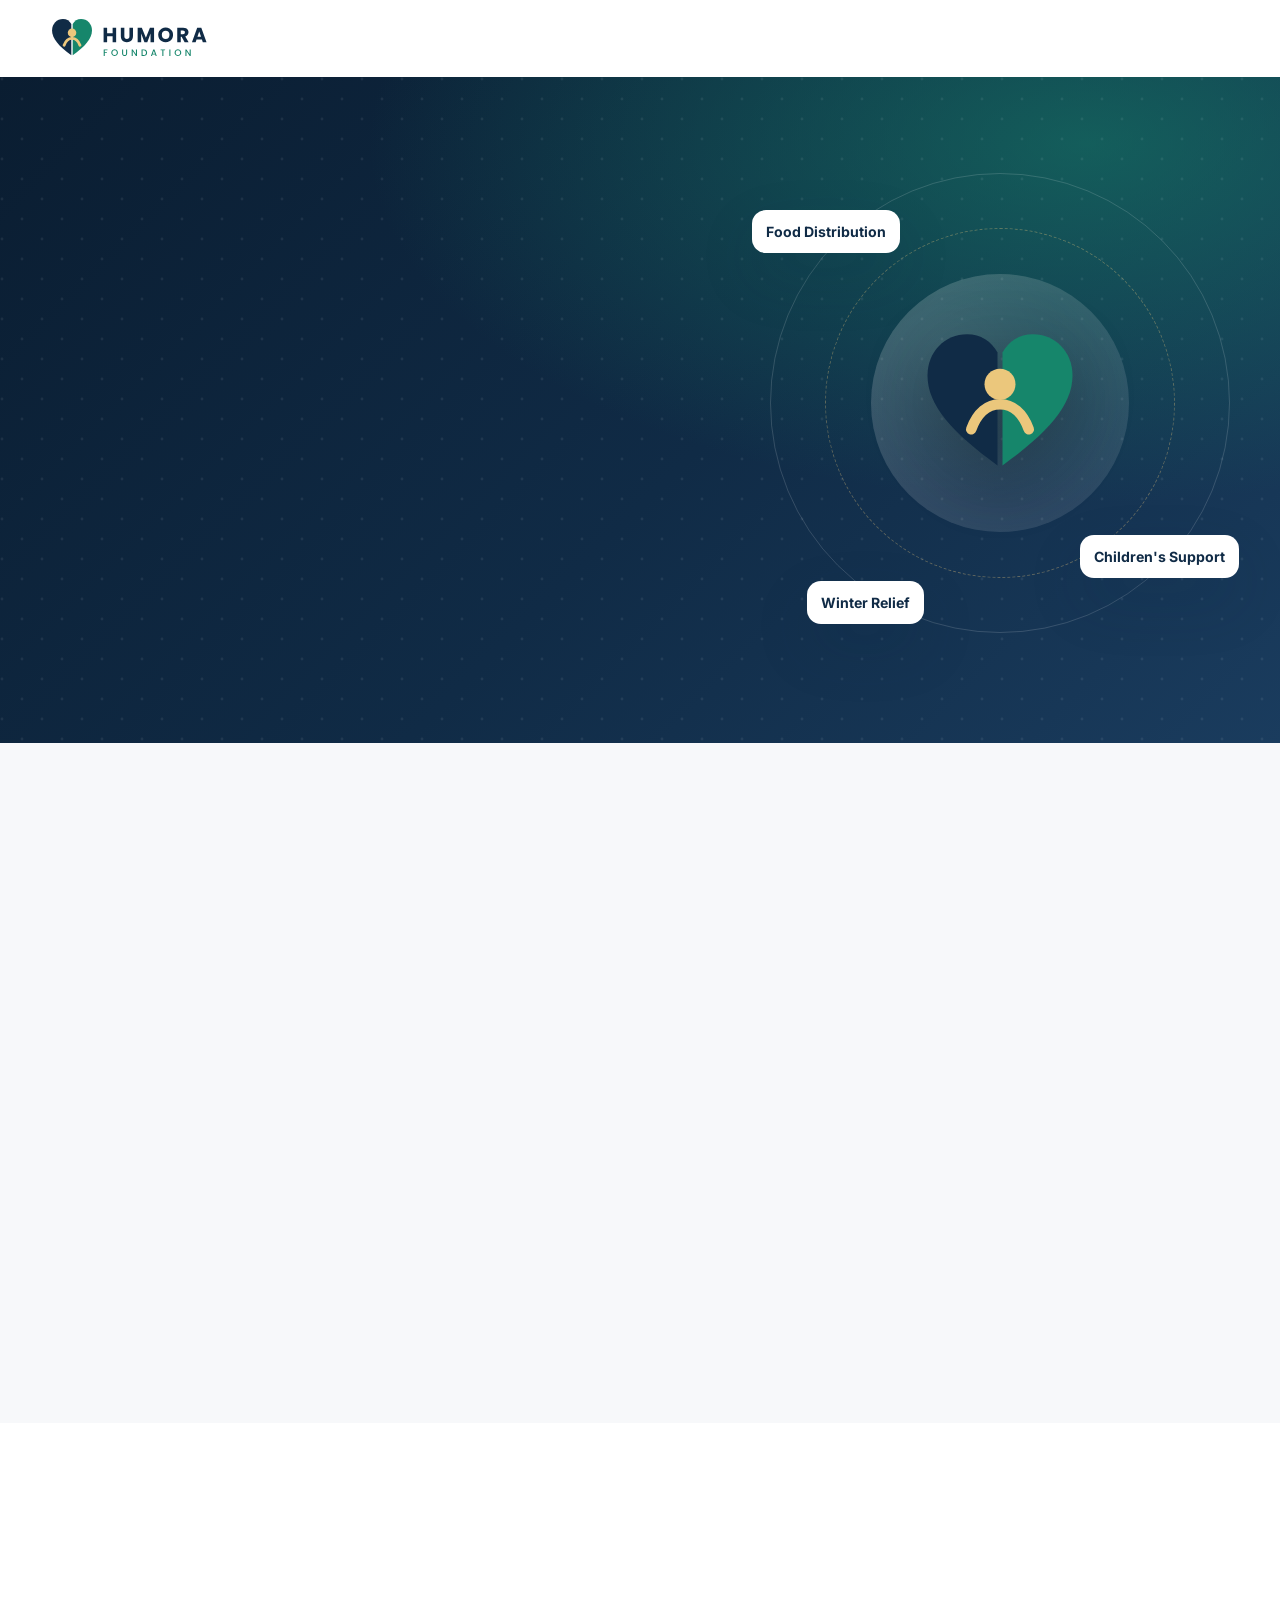
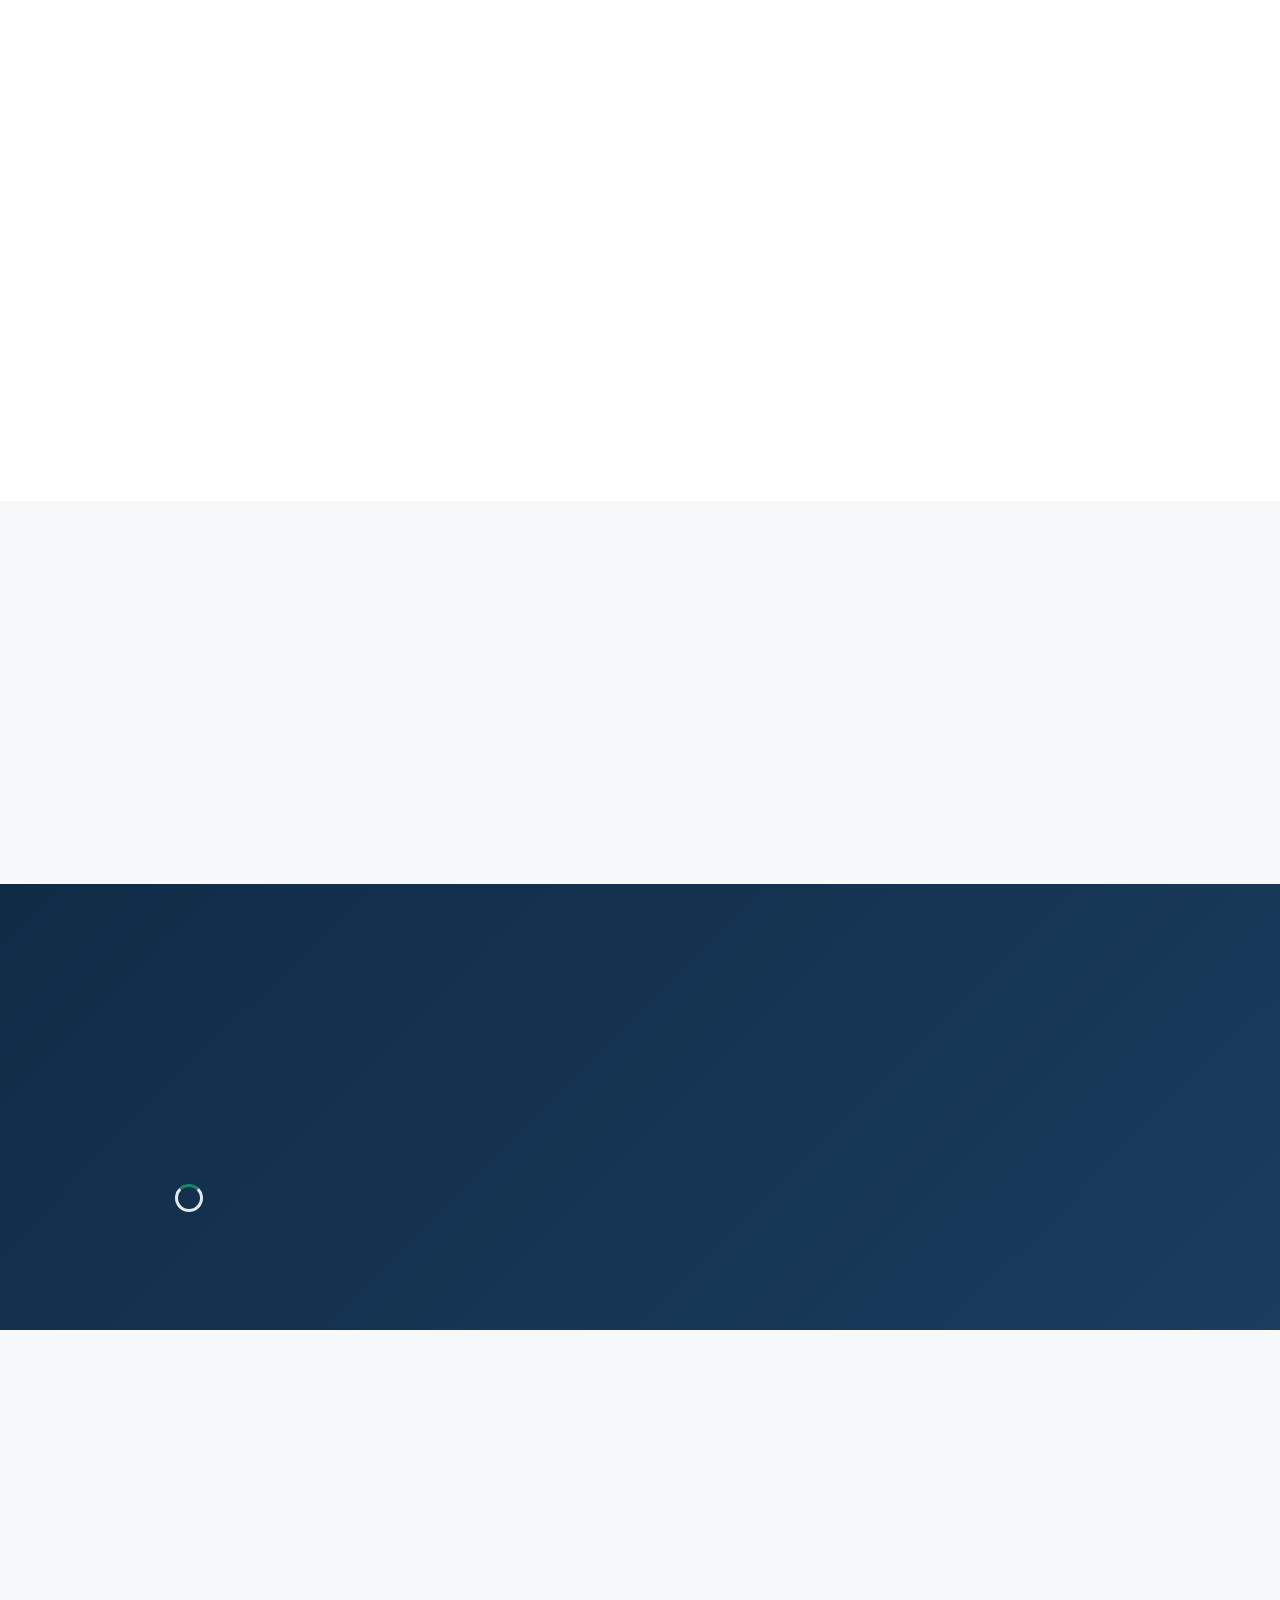
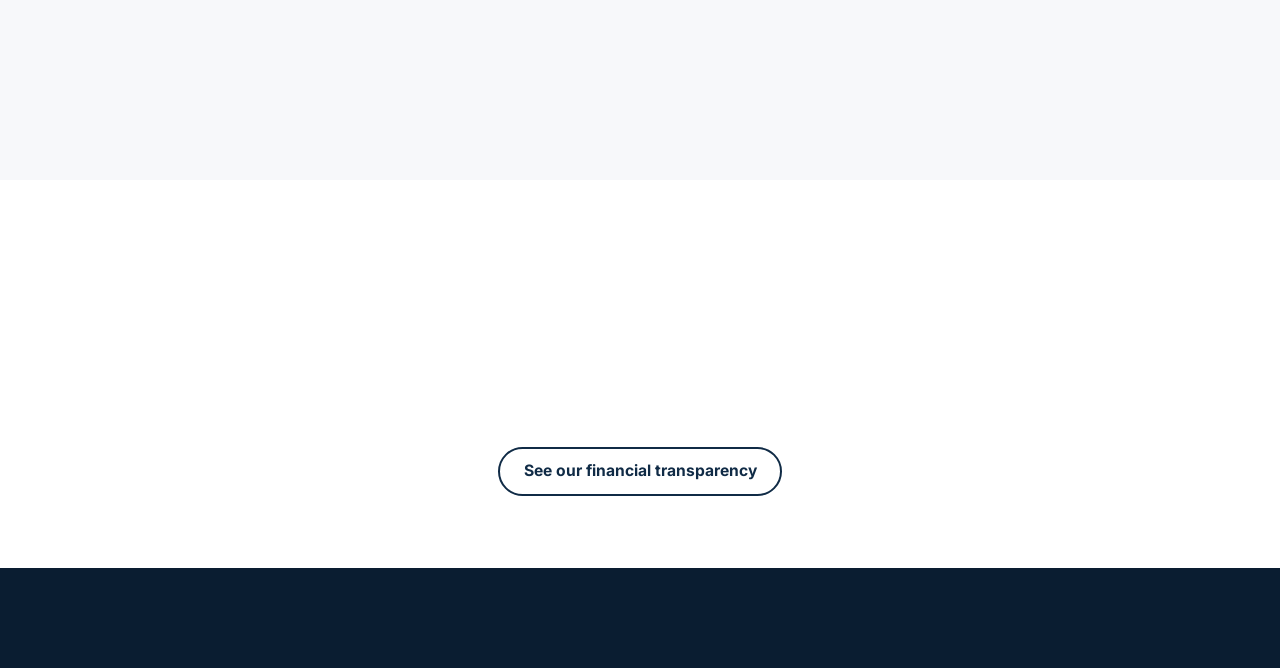
==== index.html @ 941e28fc "HUMORA FOUNDATION website: bilingual site, admin dashboard, Supabase schema - 10 public pages (EN/BN" ====
<!doctype html>
<html lang="en">
<head>
<meta charset="utf-8">
<meta name="viewport" content="width=device-width, initial-scale=1, viewport-fit=cover">
<title>HUMORA FOUNDATION – A Little Help, A Brighter Future.</title>
<meta name="description" content="Bringing hope, dignity and support to underprivileged people, street children, poor families and vulnerable communities.">

<link rel="canonical" href="https://humora-foundation.vercel.app/">
<link rel="alternate" hreflang="en" href="https://humora-foundation.vercel.app/">
<link rel="alternate" hreflang="bn" href="https://humora-foundation.vercel.app/?lang=bn">
<link rel="alternate" hreflang="x-default" href="https://humora-foundation.vercel.app/">
<meta name="theme-color" content="#102B46">
<meta property="og:type" content="website">
<meta property="og:site_name" content="HUMORA FOUNDATION">
<meta property="og:title" content="HUMORA FOUNDATION – A Little Help, A Brighter Future.">
<meta property="og:description" content="Bringing hope, dignity and support to underprivileged people, street children, poor families and vulnerable communities.">
<meta property="og:url" content="https://humora-foundation.vercel.app/">
<meta property="og:image" content="https://humora-foundation.vercel.app/assets/img/og-image.png">
<meta property="og:locale" content="en_US">
<meta property="og:locale:alternate" content="bn_BD">
<meta name="twitter:card" content="summary_large_image">
<meta name="twitter:title" content="HUMORA FOUNDATION – A Little Help, A Brighter Future.">
<meta name="twitter:description" content="Bringing hope, dignity and support to underprivileged people, street children, poor families and vulnerable communities.">
<meta name="twitter:image" content="https://humora-foundation.vercel.app/assets/img/og-image.png">
<link rel="icon" href="/favicon.svg" type="image/svg+xml">
<link rel="icon" href="/assets/img/icon-192.png" sizes="192x192">
<link rel="apple-touch-icon" href="/assets/img/apple-touch-icon.png">
<link rel="manifest" href="/site.webmanifest">
<link rel="preconnect" href="https://fonts.googleapis.com">
<link rel="preconnect" href="https://fonts.gstatic.com" crossorigin>
<link rel="stylesheet" href="https://fonts.googleapis.com/css2?family=Hind+Siliguri:wght@400;500;600;700&family=Inter:wght@400;500;600;700;800&display=swap">
<link rel="stylesheet" href="/assets/css/site.css?v=20261115">
<script type="application/ld+json">{"@context": "https://schema.org", "@type": "NGO", "name": "HUMORA FOUNDATION", "alternateName": "হিউমোরা ফাউন্ডেশন", "url": "https://humora-foundation.vercel.app/", "logo": "https://humora-foundation.vercel.app/assets/img/icon-512.png", "slogan": "A Little Help, A Brighter Future.", "description": "Bringing hope, dignity and support to underprivileged people, street children, poor families and vulnerable communities.", "areaServed": ["Bangladesh", "International"]}</script>
</head>
<body data-page="home" data-desc="c.mission.text">
<a class="skip" href="#main" data-i18n="skip">Skip to main content</a>
<header id="site-header" class="site-header"><div class="container nav"><a class="brand" href="/"><img src="/assets/img/logo.svg" alt="HUMORA FOUNDATION" width="210" height="44"></a></div></header>
<main id="main">

<section class="hero" id="hero"><div class="hero-photo hidden" id="heroPhoto"></div>
  <div class="container">
    <div class="reveal">
      <span class="badge" data-icon="globe"><span data-i18n="hero.badge">Bangladesh &amp; International</span></span>
      <h1 data-i18n="c.hero.title">Together, We Can Make a Difference.</h1>
      <p class="lead" data-i18n="c.hero.text">We believe every human deserves dignity, compassion and opportunity.</p>
      <div class="actions">
        <a class="btn btn-gold" data-href="/donate/" href="/donate/" data-icon="heart"><span data-i18n="hero.support">Support Our Mission</span></a>
        <a class="btn btn-ghost-light" data-href="/activities/" href="/activities/"><span data-i18n="hero.explore">Explore Our Work</span></a>
      </div>
    </div>
    <div class="hero-art" aria-hidden="true">
      <div class="ring"></div><div class="ring r2"></div>
      <div class="core"><img src="/assets/img/logo-mark.svg" alt="" width="200" height="200"></div>
      <div class="chip c1" data-icon="utensils"><span data-i18n="cat.food">Food Distribution</span></div>
      <div class="chip c2" data-icon="smile"><span data-i18n="cat.children">Children&#x27;s Support</span></div>
      <div class="chip c3" data-icon="snow"><span data-i18n="cat.winter">Winter Relief</span></div>
    </div>
  </div>
</section>

<section class="block" id="mission"><div class="container">
  <div class="section-head center reveal"><span class="eyebrow" data-i18n="mission.eyebrow">Our Mission</span><h2 data-i18n="mission.heading">Hope, dignity and support for those who need it most</h2><p data-i18n="c.mission.text">Bringing hope, dignity and support to underprivileged people, street children, poor families and vulnerable communities.</p></div>
  <div class="grid g3">
    <article class="card reveal"><div class="ic" data-icon="home"></div><h3 data-i18n="c.mission.c1.title">Helping Poor Families</h3><p data-i18n="c.mission.c1.text">Food, clothing and essential support for families struggling to meet their basic needs.</p></article>
    <article class="card gold reveal"><div class="ic" data-icon="smile"></div><h3 data-i18n="c.mission.c2.title">Supporting Street Children</h3><p data-i18n="c.mission.c2.text">Care, nutrition and learning opportunities so that children living on the streets can dream of a better future.</p></article>
    <article class="card navy reveal"><div class="ic" data-icon="buoy"></div><h3 data-i18n="c.mission.c3.title">Emergency Humanitarian Assistance</h3><p data-i18n="c.mission.c3.text">Rapid help for people affected by floods, cold waves, fires and other emergencies.</p></article>
  </div>
</div></section>

<section class="block alt" id="about"><div class="container split">
  <div class="visual reveal" id="aboutVisual"><div class="trio"><span data-icon="heart"></span><span data-icon="users"></span><span data-icon="sparkles"></span></div>
    <div class="caption" data-icon="users"><span data-i18n="meta.tagline">A Little Help, A Brighter Future.</span></div></div>
  <div class="reveal"><span class="eyebrow" data-i18n="about.eyebrow">About Us</span><h2 data-i18n="c.about.title">A foundation started by three friends</h2><p class="muted" data-i18n="c.about.text">HUMORA FOUNDATION was founded by three friends who share one humanitarian mission: to stand beside people who are often left behind. What began as a shared commitment has become a foundation dedicated to bringing hope, dignity and practical support to communities in Bangladesh and beyond.</p>
    <ul class="checklist"><li data-icon="check"><span data-i18n="about.how.1">We identify people and communities in genuine need.</span></li><li data-icon="check"><span data-i18n="about.how.2">We deliver help directly — food, clothing, care and education.</span></li><li data-icon="check"><span data-i18n="about.how.3">We publish verified activities and financial records.</span></li></ul>
    <p class="mt"><a class="btn btn-outline" data-href="/about/" href="/about/" data-icon="right"><span data-i18n="about.more">Learn more about us</span></a></p></div>
</div></section>

<section class="block" id="activities"><div class="container">
  <div class="section-head center reveal"><span class="eyebrow" data-i18n="act.eyebrow">Our Activities</span><h2 data-i18n="act.heading">Help delivered on the ground</h2><p data-i18n="c.activities.intro">Every activity we publish is a verified record of help delivered to people in need.</p></div>
  <div class="grid g3" id="catGrid"></div>
  <div id="latest" class="mt"></div>
</div></section>

<section class="block impact-band" id="impact"><div class="container">
  <div class="section-head center reveal"><span class="eyebrow" data-i18n="impact.eyebrow">Our Impact</span><h2 data-i18n="impact.heading">Every number is a real life touched</h2><p data-i18n="c.impact.intro">We only publish figures that have been verified. Until then, you will see “Coming Soon”.</p></div>
  <div class="grid g4" id="impactGrid"><div class="spinner"></div></div>
</div></section>

<section class="block" id="donate"><div class="container">
  <div class="donate-band reveal"><div><span class="eyebrow" data-i18n="donate.eyebrow">Donate</span><h2 data-i18n="c.donate.headline">Your Kindness Can Change a Life.</h2><p data-i18n="c.donate.text">Every contribution — big or small — helps us feed a family, keep a child warm and support people in crisis.</p></div>
    <a class="btn btn-gold" data-href="/donate/" href="/donate/" data-icon="heart"><span data-i18n="donate.cta">Donate Now</span></a></div>
</div></section>

<section class="block alt tight" id="transparency"><div class="container">
  <div class="section-head center reveal"><span class="eyebrow" data-i18n="tr.eyebrow">Transparency</span><h2 data-i18n="tr.heading">Every taka and dollar, accounted for</h2><p data-i18n="c.transparency.intro">We publish verified donations, approved expenses and financial reports so that every supporter can see how their kindness is used.</p></div>
  <div id="trSummary"></div>
  <p class="center mt"><a class="btn btn-outline" data-href="/transparency/" href="/transparency/" data-icon="shield"><span data-i18n="tr.teaser">See our financial transparency</span></a></p>
</div></section>

<section class="block hidden" id="testimonials"><div class="container">
  <div class="section-head center reveal"><span class="eyebrow" data-i18n="tm.eyebrow">Testimonials</span><h2 data-i18n="tm.heading">Voices from our community</h2></div>
  <div class="grid g3" id="tmGrid"></div>
</div></section>

</main>
<footer id="site-footer" class="site-footer"></footer>
<noscript><p class="container">HUMORA FOUNDATION – A Little Help, A Brighter Future.</p></noscript>
<script type="module" src="/assets/js/main.js?v=20261115"></script>
</body>
</html>
---- assets/css/site.css ----
/* HUMORA FOUNDATION – design system */
:root {
  --navy: #102B46; --navy-2: #1a3c5e; --navy-3: #0a1d31;
  --green: #16866B; --green-2: #12735c; --green-soft: #e7f4f0;
  --gold: #EBC77C; --gold-2: #d9ae55; --gold-soft: #fbf4e4;
  --bg: #F7F8FA; --white: #FFFFFF; --ink: #142233; --muted: #5d6b7a; --line: #e3e8ee;
  --danger: #b42318; --danger-soft: #fdecea; --ok-soft: #e7f4f0;
  --radius: 18px; --radius-sm: 12px; --shadow: 0 10px 30px rgba(16, 43, 70, .08); --shadow-lg: 0 24px 60px rgba(16, 43, 70, .14);
  --font-en: 'Inter', system-ui, -apple-system, 'Segoe UI', Roboto, sans-serif;
  --font-bn: 'Hind Siliguri', 'Inter', system-ui, sans-serif;
  --max: 1180px;
}
*, *::before, *::after { box-sizing: border-box; }
html { scroll-behavior: smooth; -webkit-text-size-adjust: 100%; }
body { margin: 0; font-family: var(--font-en); color: var(--ink); background: var(--bg); line-height: 1.65; font-size: 16px; }
html[lang="bn"] body { font-family: var(--font-bn); font-size: 17px; line-height: 1.75; }
img { max-width: 100%; display: block; }
a { color: var(--green); text-decoration: none; }
a:hover { text-decoration: underline; }
h1, h2, h3, h4 { color: var(--navy); line-height: 1.2; margin: 0 0 .6em; letter-spacing: -.01em; }
html[lang="bn"] h1, html[lang="bn"] h2, html[lang="bn"] h3 { letter-spacing: 0; line-height: 1.35; }
h1 { font-size: clamp(2rem, 5vw, 3.6rem); font-weight: 800; }
h2 { font-size: clamp(1.6rem, 3.4vw, 2.5rem); font-weight: 800; }
h3 { font-size: 1.2rem; font-weight: 700; }
p { margin: 0 0 1em; }
:focus-visible { outline: 3px solid var(--gold); outline-offset: 3px; border-radius: 6px; }
.container { width: min(var(--max), 100% - 40px); margin-inline: auto; }
.skip { position: absolute; left: -9999px; top: 8px; background: var(--navy); color: #fff; padding: 10px 16px; border-radius: 8px; z-index: 200; }
.skip:focus { left: 12px; }
.hidden { display: none !important; }
.sr-only { position: absolute; width: 1px; height: 1px; overflow: hidden; clip: rect(0 0 0 0); white-space: nowrap; }
.muted { color: var(--muted); }
.center { text-align: center; }

/* Buttons */
.btn { display: inline-flex; align-items: center; justify-content: center; gap: .5em; padding: .85em 1.5em; border-radius: 999px; font-weight: 700;
  font-size: .98rem; border: 2px solid transparent; cursor: pointer; transition: transform .2s ease, box-shadow .2s ease, background .2s ease; text-decoration: none !important; font-family: inherit; line-height: 1.2; }
.btn:hover { transform: translateY(-2px); }
.btn:disabled { opacity: .6; cursor: not-allowed; transform: none; }
.btn-gold { background: var(--gold); color: var(--navy); box-shadow: 0 8px 24px rgba(235, 199, 124, .45); }
.btn-gold:hover { background: #f1d496; }
.btn-green { background: var(--green); color: #fff; box-shadow: 0 8px 24px rgba(22, 134, 107, .3); }
.btn-green:hover { background: var(--green-2); }
.btn-navy { background: var(--navy); color: #fff; }
.btn-outline { border-color: currentColor; color: var(--navy); background: transparent; }
.btn-ghost-light { border-color: rgba(255,255,255,.55); color: #fff; background: rgba(255,255,255,.06); }
.btn-ghost-light:hover { background: rgba(255,255,255,.14); }
.btn-sm { padding: .55em 1em; font-size: .88rem; }
.icon { width: 1.15em; height: 1.15em; flex: none; stroke: currentColor; fill: none; stroke-width: 2; stroke-linecap: round; stroke-linejoin: round; }

/* Header */
.site-header { position: sticky; top: 0; z-index: 100; background: rgba(255,255,255,.92); backdrop-filter: saturate(1.4) blur(12px); border-bottom: 1px solid transparent; transition: border-color .2s, box-shadow .2s; }
.site-header.scrolled { border-color: var(--line); box-shadow: 0 6px 20px rgba(16,43,70,.06); }
.nav { display: flex; align-items: center; gap: 18px; height: 76px; }
.brand { display: flex; align-items: center; flex: none; }
.brand img { height: 44px; width: auto; }
.nav-links { display: flex; align-items: center; gap: 4px; margin-left: auto; list-style: none; padding: 0; margin-block: 0; }
.nav-links a { display: block; padding: 8px 12px; border-radius: 10px; color: var(--navy); font-weight: 600; font-size: .95rem; text-decoration: none; }
.nav-links a:hover { background: var(--green-soft); }
.nav-links a[aria-current="page"] { color: var(--green); background: var(--green-soft); }
.lang-switch { display: inline-flex; border: 1.5px solid var(--line); border-radius: 999px; padding: 3px; background: #fff; flex: none; }
.lang-switch button { border: 0; background: transparent; padding: 6px 12px; border-radius: 999px; font-weight: 700; font-size: .85rem; cursor: pointer; color: var(--muted); font-family: var(--font-en); }
.lang-switch button[lang="bn"] { font-family: var(--font-bn); }
.lang-switch button[aria-pressed="true"] { background: var(--navy); color: #fff; }
.nav .btn-gold { flex: none; }
.menu-btn { display: none; margin-left: auto; width: 44px; height: 44px; border-radius: 12px; border: 1.5px solid var(--line); background: #fff; color: var(--navy); cursor: pointer; align-items: center; justify-content: center; }
.mobile-panel { position: fixed; inset: 0; z-index: 150; background: rgba(10, 29, 49, .45); opacity: 0; pointer-events: none; visibility: hidden; transition: opacity .25s, visibility .25s; }
.mobile-panel.open { opacity: 1; pointer-events: auto; visibility: visible; }
.mobile-sheet { position: absolute; top: 0; right: 0; height: 100%; width: min(360px, 88vw); background: #fff; padding: 22px; display: flex; flex-direction: column; gap: 14px;
  transform: translateX(100%); transition: transform .3s cubic-bezier(.2,.8,.2,1); overflow-y: auto; box-shadow: var(--shadow-lg); }
.mobile-panel.open .mobile-sheet { transform: none; }
.mobile-sheet .top { display: flex; align-items: center; justify-content: space-between; }
.mobile-sheet .top img { height: 38px; }
.mobile-sheet nav a { display: flex; align-items: center; justify-content: space-between; padding: 14px 12px; border-radius: 12px; color: var(--navy); font-weight: 700; font-size: 1.05rem; text-decoration: none; border-bottom: 1px solid var(--line); }
.mobile-sheet nav a[aria-current="page"] { color: var(--green); }
.mobile-sheet .btn { width: 100%; }
@media (max-width: 1080px) {
  .nav-links, .nav > .lang-switch, .nav > .btn-gold { display: none; }
  .menu-btn { display: inline-flex; }
}

/* Hero */
.hero { position: relative; overflow: hidden; color: #fff; background: radial-gradient(1200px 600px at 85% 10%, rgba(22,134,107,.55), transparent 60%), linear-gradient(135deg, var(--navy-3), var(--navy) 55%, var(--navy-2)); }
.hero.has-photo { background-size: cover; background-position: center; }
.hero::after { content: ""; position: absolute; inset: 0; background: url('../img/pattern.svg') repeat; opacity: .07; pointer-events: none; }
.hero .container { position: relative; z-index: 1; display: grid; grid-template-columns: 1.15fr .85fr; gap: 48px; align-items: center; padding: 96px 0 110px; }
.hero h1 { color: #fff; }
.hero p.lead { font-size: clamp(1.05rem, 2vw, 1.3rem); color: rgba(255,255,255,.86); max-width: 38ch; }
.hero .actions { display: flex; flex-wrap: wrap; gap: 14px; margin-top: 28px; }
.badge { display: inline-flex; align-items: center; gap: 8px; padding: 6px 14px; border-radius: 999px; background: rgba(235,199,124,.16); color: var(--gold); font-weight: 700; font-size: .85rem; margin-bottom: 18px; border: 1px solid rgba(235,199,124,.35); }
.hero-art { position: relative; aspect-ratio: 1; max-width: 460px; justify-self: end; width: 100%; }
.hero-art .ring { position: absolute; inset: 0; border-radius: 50%; border: 1px solid rgba(255,255,255,.15); animation: spin 60s linear infinite; }
.hero-art .ring.r2 { inset: 12%; border-style: dashed; border-color: rgba(235,199,124,.35); animation-duration: 90s; animation-direction: reverse; }
.hero-art .core { position: absolute; inset: 22%; border-radius: 50%; background: radial-gradient(circle at 30% 30%, rgba(255,255,255,.18), rgba(255,255,255,.04)); display: grid; place-items: center; box-shadow: inset 0 0 60px rgba(255,255,255,.08); }
.hero-art .core img { width: 62%; filter: drop-shadow(0 18px 30px rgba(0,0,0,.25)); }
.hero-art .chip { position: absolute; background: #fff; color: var(--navy); border-radius: 14px; padding: 10px 14px; font-weight: 700; font-size: .88rem; display: flex; gap: 8px; align-items: center; box-shadow: var(--shadow-lg); animation: float 6s ease-in-out infinite; }
.hero-art .chip .icon { color: var(--green); }
.hero-art .chip.c1 { top: 8%; left: -4%; }
.hero-art .chip.c2 { bottom: 12%; right: -2%; animation-delay: -3s; }
.hero-art .chip.c3 { bottom: 2%; left: 8%; animation-delay: -1.5s; }
.hero-photo { position: absolute; inset: 0; z-index: 0; }
.hero-photo img { width: 100%; height: 100%; object-fit: cover; }
.hero-photo::after { content: ""; position: absolute; inset: 0; background: linear-gradient(90deg, rgba(10,29,49,.92), rgba(10,29,49,.55) 60%, rgba(10,29,49,.25)); }
@keyframes spin { to { transform: rotate(360deg); } }
@keyframes float { 50% { transform: translateY(-10px); } }
@media (max-width: 860px) {
  .hero .container { grid-template-columns: 1fr; padding: 64px 0 80px; text-align: left; }
  .hero-art { max-width: 300px; justify-self: center; }
}

/* Page hero (inner pages) */
.page-hero { background: linear-gradient(135deg, var(--navy-3), var(--navy)); color: #fff; padding: 70px 0 64px; position: relative; overflow: hidden; }
.page-hero::after { content: ""; position: absolute; right: -80px; top: -80px; width: 320px; height: 320px; border-radius: 50%; background: radial-gradient(circle, rgba(22,134,107,.55), transparent 70%); }
.page-hero h1 { color: #fff; font-size: clamp(1.9rem, 4.4vw, 3rem); max-width: 22ch; }
.page-hero p { color: rgba(255,255,255,.85); max-width: 60ch; font-size: 1.08rem; margin: 0; }
.crumbs { font-size: .88rem; color: rgba(255,255,255,.7); margin-bottom: 10px; }
.crumbs a { color: var(--gold); }

/* Sections */
section.block { padding: 88px 0; }
section.block.alt { background: #fff; }
section.block.tight { padding: 56px 0; }
.eyebrow { display: inline-block; text-transform: uppercase; letter-spacing: .14em; font-weight: 800; font-size: .78rem; color: var(--green); margin-bottom: 12px; }
html[lang="bn"] .eyebrow { letter-spacing: .02em; font-size: .9rem; }
.section-head { max-width: 720px; margin-bottom: 44px; }
.section-head.center { margin-inline: auto; text-align: center; }
.section-head p { color: var(--muted); font-size: 1.08rem; }

.grid { display: grid; gap: 24px; }
.grid.g2 { grid-template-columns: repeat(2, 1fr); }
.grid.g3 { grid-template-columns: repeat(3, 1fr); }
.grid.g4 { grid-template-columns: repeat(4, 1fr); }
@media (max-width: 980px) { .grid.g3, .grid.g4 { grid-template-columns: repeat(2, 1fr); } }
@media (max-width: 640px) { .grid.g2, .grid.g3, .grid.g4 { grid-template-columns: 1fr; } section.block { padding: 64px 0; } }

.card { background: #fff; border-radius: var(--radius); padding: 28px; box-shadow: var(--shadow); border: 1px solid var(--line); transition: transform .25s ease, box-shadow .25s ease; }
.card:hover { transform: translateY(-4px); box-shadow: var(--shadow-lg); }
.card .ic { width: 56px; height: 56px; border-radius: 16px; display: grid; place-items: center; background: var(--green-soft); color: var(--green); margin-bottom: 18px; }
.card .ic .icon { width: 28px; height: 28px; }
.card.gold .ic { background: var(--gold-soft); color: #a77a1f; }
.card.navy .ic { background: #e8eef5; color: var(--navy); }
.card p { color: var(--muted); margin: 0; }

/* About split */
.split { display: grid; grid-template-columns: 1fr 1fr; gap: 56px; align-items: center; }
@media (max-width: 860px) { .split { grid-template-columns: 1fr; gap: 32px; } }
.visual { border-radius: 24px; overflow: hidden; min-height: 360px; background: linear-gradient(140deg, var(--green), var(--navy)); position: relative; display: grid; place-items: center; box-shadow: var(--shadow-lg); }
.visual img.photo { position: absolute; inset: 0; width: 100%; height: 100%; object-fit: cover; }
.visual .trio { display: flex; gap: 14px; position: relative; }
.visual .trio span { width: 76px; height: 76px; border-radius: 50%; background: rgba(255,255,255,.14); border: 2px solid rgba(255,255,255,.35); display: grid; place-items: center; color: var(--gold); }
.visual .trio span .icon { width: 34px; height: 34px; }
.visual .caption { position: absolute; left: 20px; right: 20px; bottom: 20px; background: rgba(255,255,255,.95); border-radius: 14px; padding: 14px 18px; color: var(--navy); font-weight: 700; display: flex; gap: 10px; align-items: center; }
.checklist { list-style: none; padding: 0; margin: 20px 0 0; display: grid; gap: 12px; }
.checklist li { display: flex; gap: 12px; align-items: flex-start; }
.checklist li .icon { color: var(--green); margin-top: .3em; }

/* Activities */
.act-card { padding: 0; overflow: hidden; display: flex; flex-direction: column; }
.act-card .thumb { aspect-ratio: 16/10; background: linear-gradient(135deg, var(--green-soft), #e8eef5); position: relative; overflow: hidden; }
.act-card .thumb img { width: 100%; height: 100%; object-fit: cover; transition: transform .5s ease; }
.act-card:hover .thumb img { transform: scale(1.05); }
.act-card .thumb .tag { position: absolute; left: 14px; top: 14px; background: rgba(255,255,255,.95); color: var(--navy); font-weight: 700; font-size: .8rem; padding: 5px 12px; border-radius: 999px; }
.act-card .body { padding: 22px 24px 24px; display: flex; flex-direction: column; gap: 10px; flex: 1; }
.act-card .meta { display: flex; flex-wrap: wrap; gap: 14px; color: var(--muted); font-size: .88rem; }
.act-card .meta span { display: inline-flex; align-items: center; gap: 6px; }
.act-card h3 { margin: 0; }
.act-card .excerpt { color: var(--muted); margin: 0; display: -webkit-box; -webkit-line-clamp: 3; -webkit-box-orient: vertical; overflow: hidden; }
.act-card .more { margin-top: auto; font-weight: 700; display: inline-flex; align-items: center; gap: 6px; }
.cat-card .ic { margin-bottom: 14px; }
.filters { display: flex; flex-wrap: wrap; gap: 10px; margin-bottom: 32px; }
.filters button { border: 1.5px solid var(--line); background: #fff; color: var(--navy); padding: 8px 16px; border-radius: 999px; font-weight: 700; cursor: pointer; font-family: inherit; font-size: .9rem; }
.filters button[aria-pressed="true"] { background: var(--navy); color: #fff; border-color: var(--navy); }

.empty { background: #fff; border: 1.5px dashed #cdd6df; border-radius: var(--radius); padding: 40px 24px; text-align: center; color: var(--muted); }
.empty .icon { width: 40px; height: 40px; color: var(--green); margin: 0 auto 12px; }

/* Activity detail */
.detail-hero-img { border-radius: 24px; overflow: hidden; box-shadow: var(--shadow-lg); margin-top: -60px; position: relative; z-index: 2; background: #fff; }
.detail-hero-img img { width: 100%; max-height: 520px; object-fit: cover; }
.detail-grid { display: grid; grid-template-columns: 1fr 320px; gap: 40px; margin-top: 40px; }
@media (max-width: 860px) { .detail-grid { grid-template-columns: 1fr; } }
.prose { font-size: 1.06rem; }
.prose p { white-space: pre-line; }
.prose h2 { font-size: 1.4rem; margin-top: 1.6em; }
.facts { list-style: none; padding: 0; margin: 0; display: grid; gap: 14px; }
.facts li { display: flex; gap: 12px; }
.facts li .icon { color: var(--green); margin-top: .25em; }
.facts small { display: block; color: var(--muted); font-size: .82rem; }
.gallery { display: grid; grid-template-columns: repeat(auto-fill, minmax(200px, 1fr)); gap: 14px; }
.gallery figure { margin: 0; border-radius: 14px; overflow: hidden; background: #fff; box-shadow: var(--shadow); }
.gallery img { width: 100%; aspect-ratio: 4/3; object-fit: cover; }
.gallery figcaption { padding: 10px 12px; font-size: .88rem; color: var(--muted); }

/* Impact */
.stat { text-align: center; padding: 34px 20px; }
.stat .num { font-size: clamp(2.2rem, 4.5vw, 3.2rem); font-weight: 800; color: var(--navy); line-height: 1; margin: 10px 0 8px; font-variant-numeric: tabular-nums; }
.stat .num.soon { font-size: 1.15rem; color: #a77a1f; background: var(--gold-soft); display: inline-block; padding: 8px 16px; border-radius: 999px; line-height: 1.3; margin: 14px 0 12px; }
.stat .lbl { color: var(--muted); font-weight: 600; }
.stat .ic { margin: 0 auto; }
.impact-band { background: linear-gradient(135deg, var(--navy), var(--navy-2)); }
.impact-band .section-head h2, .impact-band .section-head p { color: #fff; }
.impact-band .section-head p { opacity: .85; }
.impact-band .eyebrow { color: var(--gold); }

/* Donation band */
.donate-band { background: linear-gradient(120deg, var(--green), var(--green-2)); color: #fff; border-radius: 28px; padding: 56px; display: grid; grid-template-columns: 1.4fr auto; gap: 30px; align-items: center; position: relative; overflow: hidden; box-shadow: var(--shadow-lg); }
.donate-band::before { content: ""; position: absolute; width: 420px; height: 420px; right: -120px; top: -160px; border-radius: 50%; background: rgba(235,199,124,.22); }
.donate-band h2 { color: #fff; position: relative; }
.donate-band p { color: rgba(255,255,255,.9); position: relative; margin: 0; max-width: 56ch; }
.donate-band .btn { position: relative; }
@media (max-width: 760px) { .donate-band { grid-template-columns: 1fr; padding: 36px 26px; } }

/* Testimonials */
.quote { position: relative; }
.quote blockquote { margin: 0 0 18px; font-size: 1.05rem; color: var(--ink); }
.quote .who { display: flex; gap: 12px; align-items: center; }
.quote .who img, .quote .who .av { width: 46px; height: 46px; border-radius: 50%; object-fit: cover; background: var(--green-soft); color: var(--green); display: grid; place-items: center; font-weight: 800; }
.quote .who small { display: block; color: var(--muted); }
.quote .mark { position: absolute; right: 22px; top: 14px; font-size: 4rem; color: var(--gold); opacity: .5; line-height: 1; font-family: Georgia, serif; }

/* Forms */
.form { display: grid; gap: 18px; }
.form .row { display: grid; grid-template-columns: 1fr 1fr; gap: 18px; }
@media (max-width: 640px) { .form .row { grid-template-columns: 1fr; } }
.field label { display: block; font-weight: 700; color: var(--navy); margin-bottom: 7px; font-size: .95rem; }
.field input, .field select, .field textarea { width: 100%; padding: 13px 15px; border: 1.5px solid #d3dbe3; border-radius: 12px; font: inherit; color: var(--ink); background: #fff; transition: border-color .2s, box-shadow .2s; }
.field textarea { min-height: 130px; resize: vertical; }
.field input:focus, .field select:focus, .field textarea:focus { outline: none; border-color: var(--green); box-shadow: 0 0 0 4px rgba(22,134,107,.15); }
.field.invalid input, .field.invalid select, .field.invalid textarea { border-color: var(--danger); }
.field .err { color: var(--danger); font-size: .85rem; margin-top: 6px; display: none; }
.field.invalid .err { display: block; }
.field .help { color: var(--muted); font-size: .85rem; margin-top: 6px; }
.hp { position: absolute; left: -10000px; width: 1px; height: 1px; overflow: hidden; }
.alert { padding: 14px 16px; border-radius: 12px; font-weight: 600; }
.alert.error { background: var(--danger-soft); color: var(--danger); }
.alert.ok { background: var(--ok-soft); color: var(--green-2); }
.alert.info { background: var(--gold-soft); color: #7a5a15; }

/* Donate page */
.donate-layout { display: grid; grid-template-columns: 1.25fr .75fr; gap: 32px; align-items: start; }
@media (max-width: 920px) { .donate-layout { grid-template-columns: 1fr; } }
.step-title { display: flex; align-items: center; gap: 12px; margin: 8px 0 14px; font-weight: 800; color: var(--navy); font-size: 1.1rem; }
.step-title b { width: 32px; height: 32px; border-radius: 50%; background: var(--navy); color: #fff; display: grid; place-items: center; font-size: .95rem; flex: none; }
.seg { display: inline-flex; background: var(--bg); border-radius: 999px; padding: 4px; border: 1px solid var(--line); }
.seg button { border: 0; background: transparent; padding: 9px 20px; border-radius: 999px; font-weight: 800; cursor: pointer; color: var(--muted); font-family: inherit; }
.seg button[aria-pressed="true"] { background: var(--green); color: #fff; }
.amounts { display: grid; grid-template-columns: repeat(3, 1fr); gap: 12px; margin: 14px 0; }
.amounts button { padding: 16px 10px; border-radius: 14px; border: 1.5px solid #d3dbe3; background: #fff; font-weight: 800; font-size: 1.1rem; color: var(--navy); cursor: pointer; font-family: inherit; transition: all .15s; }
.amounts button[aria-pressed="true"] { border-color: var(--green); background: var(--green-soft); color: var(--green-2); box-shadow: 0 0 0 3px rgba(22,134,107,.12); }
.method { border: 1.5px solid #d3dbe3; border-radius: 14px; padding: 14px 16px; display: flex; gap: 12px; align-items: flex-start; cursor: pointer; background: #fff; }
.method:has(input:checked) { border-color: var(--green); background: var(--green-soft); }
.method input { margin-top: .35em; accent-color: var(--green); }
.method .md { flex: 1; }
.method .md b { color: var(--navy); }
.method .md dl { margin: 8px 0 0; display: grid; grid-template-columns: auto 1fr; gap: 4px 12px; font-size: .92rem; }
.method .md dt { color: var(--muted); }
.method .md dd { margin: 0; font-weight: 700; word-break: break-word; white-space: pre-line; }
.method .md .ins { margin-top: 8px; font-size: .92rem; color: var(--muted); white-space: pre-line; }
.side-card { position: sticky; top: 100px; }
.trust { list-style: none; padding: 0; margin: 0; display: grid; gap: 14px; }
.trust li { display: flex; gap: 12px; color: var(--muted); }
.trust li .icon { color: var(--green); margin-top: .2em; }
.refbox { font-size: 1.6rem; font-weight: 800; letter-spacing: .08em; color: var(--navy); background: var(--gold-soft); border: 2px dashed var(--gold-2); border-radius: 14px; padding: 14px; text-align: center; margin: 12px 0; font-family: var(--font-en); }

/* Transparency */
.money { font-size: clamp(1.5rem, 3vw, 2.1rem); font-weight: 800; color: var(--navy); font-variant-numeric: tabular-nums; }
.money-sub { color: var(--muted); font-size: .9rem; }
.table-wrap { overflow-x: auto; border-radius: var(--radius); border: 1px solid var(--line); background: #fff; }
table.data { width: 100%; border-collapse: collapse; font-size: .95rem; }
table.data th, table.data td { padding: 13px 16px; text-align: left; border-bottom: 1px solid var(--line); white-space: nowrap; }
table.data th { background: #f2f5f8; color: var(--navy); font-weight: 800; font-size: .85rem; text-transform: uppercase; letter-spacing: .04em; }
html[lang="bn"] table.data th { text-transform: none; letter-spacing: 0; font-size: .92rem; }
table.data td.num, table.data th.num { text-align: right; font-variant-numeric: tabular-nums; }
table.data tr:last-child td { border-bottom: 0; }
.pos { color: var(--green-2); } .neg { color: var(--danger); }
.doc { display: flex; gap: 16px; align-items: center; }
.doc .ic { margin: 0; flex: none; }
.doc h3 { margin: 0 0 4px; font-size: 1.05rem; }

/* Contact */
.contact-list { list-style: none; padding: 0; margin: 0; display: grid; gap: 16px; }
.contact-list li { display: flex; gap: 14px; align-items: flex-start; }
.contact-list .ic { width: 46px; height: 46px; margin: 0; border-radius: 14px; flex: none; }
.contact-list small { display: block; color: var(--muted); font-size: .82rem; }
.socials { display: flex; gap: 10px; flex-wrap: wrap; }
.socials a { width: 42px; height: 42px; border-radius: 12px; display: grid; place-items: center; background: var(--green-soft); color: var(--green); }
.socials a:hover { background: var(--green); color: #fff; }

/* Founders */
.founder { text-align: center; }
.founder .ph { width: 120px; height: 120px; border-radius: 50%; margin: 0 auto 16px; overflow: hidden; background: var(--green-soft); display: grid; place-items: center; color: var(--green); border: 4px solid #fff; box-shadow: var(--shadow); }
.founder .ph img { width: 100%; height: 100%; object-fit: cover; }
.founder .ph .icon { width: 44px; height: 44px; }
.founder .role { color: var(--green); font-weight: 700; margin-bottom: 10px; }

/* Legal */
.legal { background: #fff; border-radius: var(--radius); padding: 44px; box-shadow: var(--shadow); max-width: 860px; margin: -40px auto 0; position: relative; z-index: 2; }
.legal h2 { font-size: 1.3rem; margin-top: 1.5em; }
@media (max-width: 640px) { .legal { padding: 26px; } }

/* Footer */
.site-footer { background: var(--navy-3); color: rgba(255,255,255,.78); padding: 72px 0 28px; margin-top: 0; }
.site-footer .cols { display: grid; grid-template-columns: 1.4fr 1fr 1fr 1fr; gap: 36px; }
@media (max-width: 900px) { .site-footer .cols { grid-template-columns: 1fr 1fr; } }
@media (max-width: 560px) { .site-footer .cols { grid-template-columns: 1fr; } }
.site-footer img.flogo { height: 46px; margin-bottom: 16px; }
.site-footer h4 { color: #fff; font-size: 1rem; margin-bottom: 16px; }
.site-footer ul { list-style: none; padding: 0; margin: 0; display: grid; gap: 10px; }
.site-footer a { color: rgba(255,255,255,.78); }
.site-footer a:hover { color: var(--gold); text-decoration: none; }
.site-footer .tag { color: var(--gold); font-weight: 700; margin-top: 10px; }
.site-footer .socials a { background: rgba(255,255,255,.08); color: #fff; }
.site-footer .socials a:hover { background: var(--gold); color: var(--navy); }
.site-footer .bottom { border-top: 1px solid rgba(255,255,255,.12); margin-top: 48px; padding-top: 22px; display: flex; flex-wrap: wrap; gap: 12px; justify-content: space-between; font-size: .9rem; }
.site-footer .bottom nav { display: flex; gap: 18px; }

/* Reveal animation */
.reveal { opacity: 0; transform: translateY(24px); transition: opacity .7s ease, transform .7s ease; }
.reveal.in { opacity: 1; transform: none; }
@media (prefers-reduced-motion: reduce) {
  html { scroll-behavior: auto; }
  .reveal { opacity: 1; transform: none; transition: none; }
  .hero-art .ring, .hero-art .chip { animation: none; }
  .btn, .card { transition: none; }
}
.spinner { width: 28px; height: 28px; border: 3px solid var(--line); border-top-color: var(--green); border-radius: 50%; animation: spin 0.8s linear infinite; margin: 30px auto; }
.mt { margin-top: 24px; }
.success-ic { width: 72px; height: 72px; border-radius: 50%; background: var(--green-soft); color: var(--green); display: grid; place-items: center; margin: 0 auto 14px; }
.success-ic .icon { width: 36px; height: 36px; }
#donateDone h2 { text-align: center; }
.contact-list .ic { display: grid; place-items: center; background: var(--green-soft); color: var(--green); }
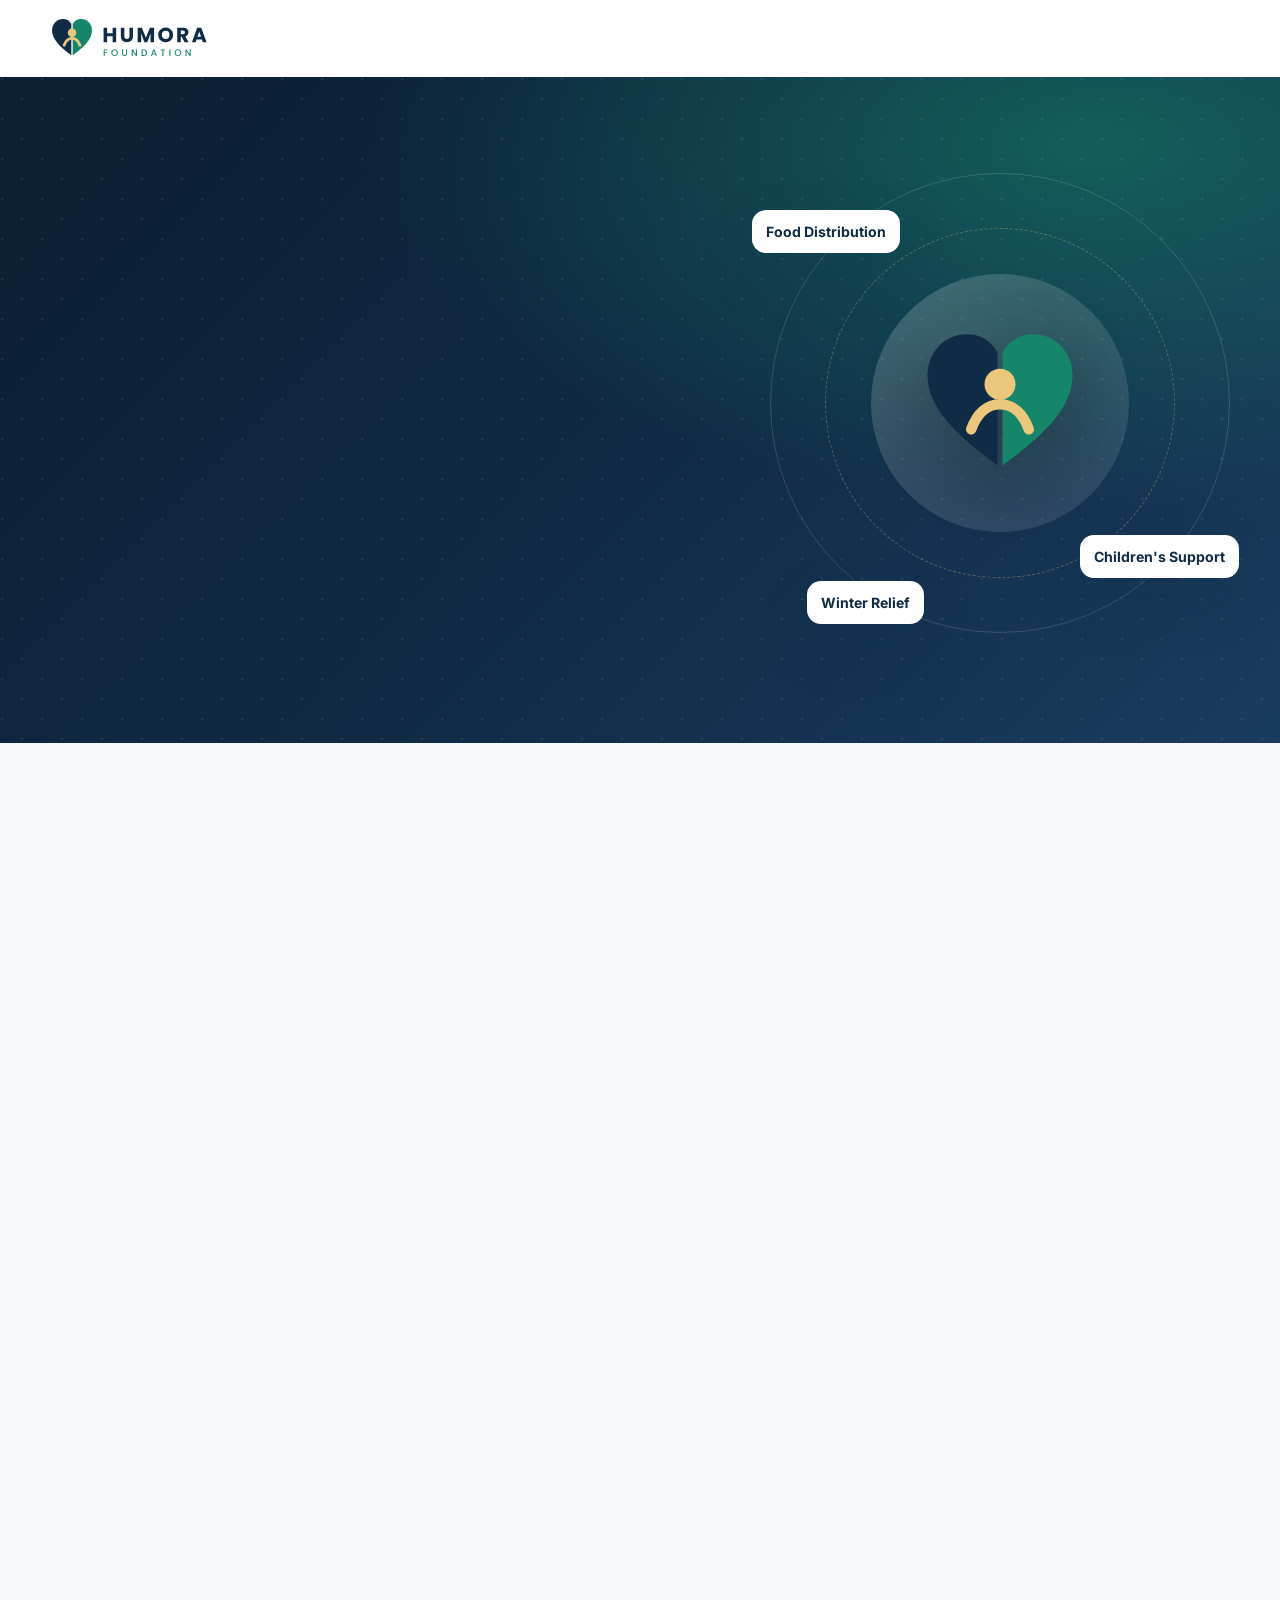
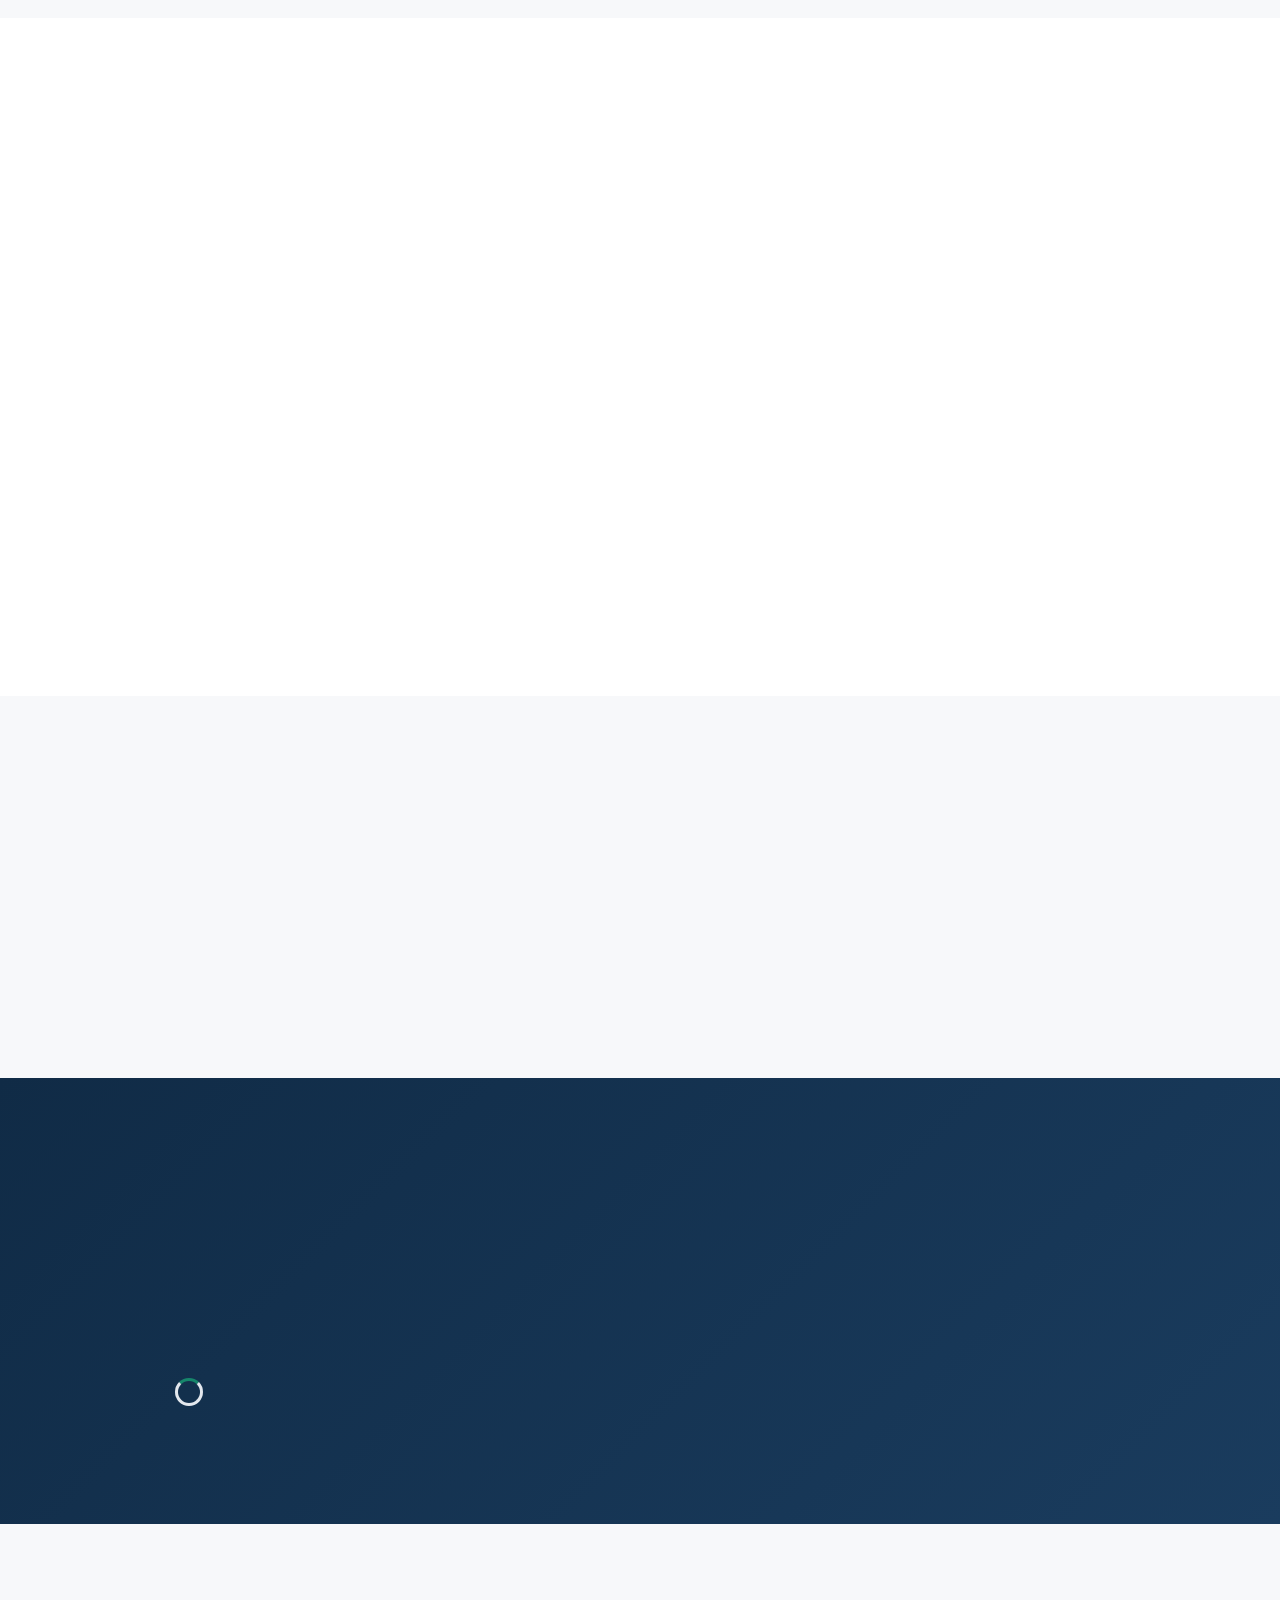
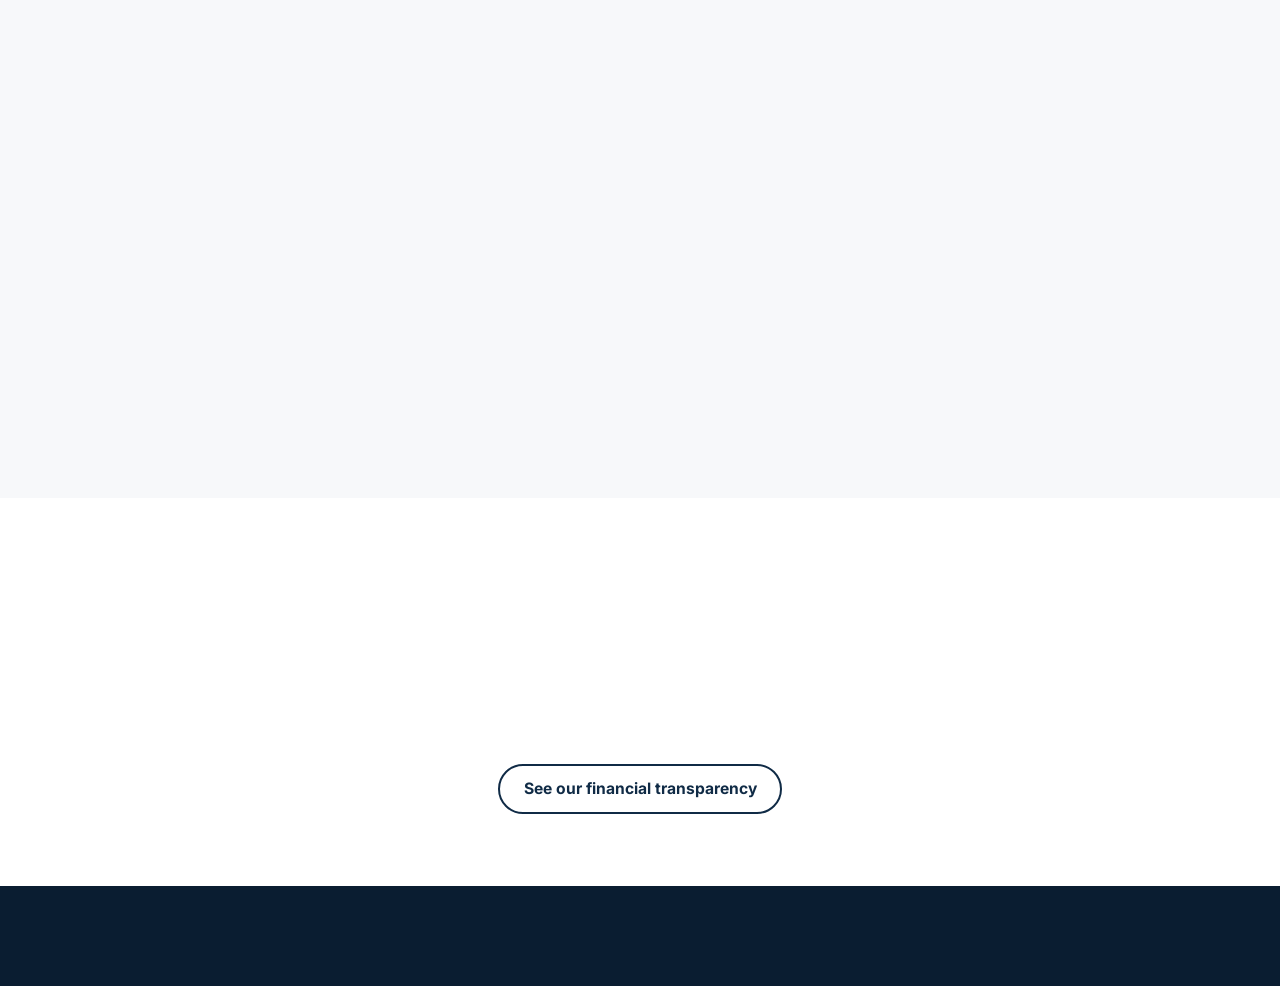
==== commit ac37380c: "Add labelled illustrative humanitarian photography across the site - Responsive Pexels photos in her" ====
--- a/index.html
+++ b/index.html
@@ -30,7 +30,9 @@
 <link rel="preconnect" href="https://fonts.googleapis.com">
 <link rel="preconnect" href="https://fonts.gstatic.com" crossorigin>
 <link rel="stylesheet" href="https://fonts.googleapis.com/css2?family=Hind+Siliguri:wght@400;500;600;700&family=Inter:wght@400;500;600;700;800&display=swap">
-<link rel="stylesheet" href="/assets/css/site.css?v=20261115">
+<link rel="stylesheet" href="/assets/css/site.css?v=20261115b">
+<link rel="preconnect" href="https://images.pexels.com">
+<link rel="preload" as="image" imagesrcset="https://images.pexels.com/photos/9823013/pexels-photo-9823013.jpeg?auto=compress&cs=tinysrgb&fit=crop&w=480&h=300 480w, https://images.pexels.com/photos/9823013/pexels-photo-9823013.jpeg?auto=compress&cs=tinysrgb&fit=crop&w=768&h=480 768w, https://images.pexels.com/photos/9823013/pexels-photo-9823013.jpeg?auto=compress&cs=tinysrgb&fit=crop&w=1080&h=675 1080w, https://images.pexels.com/photos/9823013/pexels-photo-9823013.jpeg?auto=compress&cs=tinysrgb&fit=crop&w=1600&h=1000 1600w, https://images.pexels.com/photos/9823013/pexels-photo-9823013.jpeg?auto=compress&cs=tinysrgb&fit=crop&w=2000&h=1250 2000w" imagesizes="100vw" fetchpriority="high">
 <script type="application/ld+json">{"@context": "https://schema.org", "@type": "NGO", "name": "HUMORA FOUNDATION", "alternateName": "হিউমোরা ফাউন্ডেশন", "url": "https://humora-foundation.vercel.app/", "logo": "https://humora-foundation.vercel.app/assets/img/icon-512.png", "slogan": "A Little Help, A Brighter Future.", "description": "Bringing hope, dignity and support to underprivileged people, street children, poor families and vulnerable communities.", "areaServed": ["Bangladesh", "International"]}</script>
 </head>
 <body data-page="home" data-desc="c.mission.text">
@@ -62,9 +64,9 @@
 <section class="block" id="mission"><div class="container">
   <div class="section-head center reveal"><span class="eyebrow" data-i18n="mission.eyebrow">Our Mission</span><h2 data-i18n="mission.heading">Hope, dignity and support for those who need it most</h2><p data-i18n="c.mission.text">Bringing hope, dignity and support to underprivileged people, street children, poor families and vulnerable communities.</p></div>
   <div class="grid g3">
-    <article class="card reveal"><div class="ic" data-icon="home"></div><h3 data-i18n="c.mission.c1.title">Helping Poor Families</h3><p data-i18n="c.mission.c1.text">Food, clothing and essential support for families struggling to meet their basic needs.</p></article>
-    <article class="card gold reveal"><div class="ic" data-icon="smile"></div><h3 data-i18n="c.mission.c2.title">Supporting Street Children</h3><p data-i18n="c.mission.c2.text">Care, nutrition and learning opportunities so that children living on the streets can dream of a better future.</p></article>
-    <article class="card navy reveal"><div class="ic" data-icon="buoy"></div><h3 data-i18n="c.mission.c3.title">Emergency Humanitarian Assistance</h3><p data-i18n="c.mission.c3.text">Rapid help for people affected by floods, cold waves, fires and other emergencies.</p></article>
+    <article class="card media-card reveal"><div class="card-media" data-photo="families" data-ratio="1.5" data-sizes="(max-width:640px) 100vw, (max-width:980px) 50vw, 380px"></div><div class="body"><div class="ic" data-icon="home"></div><h3 data-i18n="c.mission.c1.title">Helping Poor Families</h3><p data-i18n="c.mission.c1.text">Food, clothing and essential support for families struggling to meet their basic needs.</p></div></article>
+    <article class="card media-card gold reveal"><div class="card-media" data-photo="street" data-ratio="1.5" data-sizes="(max-width:640px) 100vw, (max-width:980px) 50vw, 380px"></div><div class="body"><div class="ic" data-icon="smile"></div><h3 data-i18n="c.mission.c2.title">Supporting Street Children</h3><p data-i18n="c.mission.c2.text">Care, nutrition and learning opportunities so that children living on the streets can dream of a better future.</p></div></article>
+    <article class="card media-card navy reveal"><div class="card-media" data-photo="emergency" data-ratio="1.5" data-sizes="(max-width:640px) 100vw, (max-width:980px) 50vw, 380px"></div><div class="body"><div class="ic" data-icon="buoy"></div><h3 data-i18n="c.mission.c3.title">Emergency Humanitarian Assistance</h3><p data-i18n="c.mission.c3.text">Rapid help for people affected by floods, cold waves, fires and other emergencies.</p></div></article>
   </div>
 </div></section>
 
@@ -88,8 +90,9 @@
 </div></section>
 
 <section class="block" id="donate"><div class="container">
-  <div class="donate-band reveal"><div><span class="eyebrow" data-i18n="donate.eyebrow">Donate</span><h2 data-i18n="c.donate.headline">Your Kindness Can Change a Life.</h2><p data-i18n="c.donate.text">Every contribution — big or small — helps us feed a family, keep a child warm and support people in crisis.</p></div>
+  <div class="donate-band with-photo reveal"><div class="donate-copy"><span class="eyebrow" data-i18n="donate.eyebrow">Donate</span><h2 data-i18n="c.donate.headline">Your Kindness Can Change a Life.</h2><p data-i18n="c.donate.text">Every contribution — big or small — helps us feed a family, keep a child warm and support people in crisis.</p>
     <a class="btn btn-gold" data-href="/donate/" href="/donate/" data-icon="heart"><span data-i18n="donate.cta">Donate Now</span></a></div>
+    <div class="donate-photo" data-photo="donate" data-ratio="1.25" data-sizes="(max-width:760px) 100vw, 480px"></div></div>
 </div></section>
 
 <section class="block alt tight" id="transparency"><div class="container">
@@ -106,6 +109,6 @@
 </main>
 <footer id="site-footer" class="site-footer"></footer>
 <noscript><p class="container">HUMORA FOUNDATION – A Little Help, A Brighter Future.</p></noscript>
-<script type="module" src="/assets/js/main.js?v=20261115"></script>
+<script type="module" src="/assets/js/main.js?v=20261115b"></script>
 </body>
 </html>
--- a/assets/css/site.css
+++ b/assets/css/site.css
@@ -329,3 +329,82 @@
 .success-ic .icon { width: 36px; height: 36px; }
 #donateDone h2 { text-align: center; }
 .contact-list .ic { display: grid; place-items: center; background: var(--green-soft); color: var(--green); }
+
+/* ------------------------------------------------------------ photography */
+.photo { position: relative; margin: 0; overflow: hidden; background: linear-gradient(135deg, var(--green-soft), #e8eef5); width: 100%; height: 100%; }
+.photo img { width: 100%; height: 100%; object-fit: cover; display: block; transition: transform .8s ease; }
+.photo-badge { position: absolute; left: 12px; bottom: 12px; z-index: 2; display: inline-flex; align-items: center; gap: 6px; max-width: calc(100% - 24px);
+  background: rgba(10, 29, 49, .74); color: #fff; font-size: .72rem; font-weight: 600; line-height: 1.2; padding: 5px 10px; border-radius: 999px;
+  backdrop-filter: blur(6px); letter-spacing: .01em; }
+.photo-badge .icon { width: 13px; height: 13px; }
+.photo-badge small { opacity: .75; font-weight: 500; white-space: nowrap; overflow: hidden; text-overflow: ellipsis; }
+@media (max-width: 520px) { .photo-badge small { display: none; } }
+
+/* hero with photograph */
+.hero-photo { z-index: 0; }
+.hero-photo .photo { position: absolute; inset: 0; }
+.hero-photo .photo img { object-position: 70% 40%; }
+.hero-photo::after { z-index: 1; background: linear-gradient(90deg, rgba(10,29,49,.94) 0%, rgba(10,29,49,.78) 38%, rgba(10,29,49,.25) 72%, rgba(10,29,49,.1) 100%), linear-gradient(0deg, rgba(10,29,49,.55), transparent 40%); }
+.hero-photo .photo-badge { left: auto; right: 16px; bottom: 16px; }
+.hero.has-photo .hero-art { display: none; }
+.hero.has-photo .container { grid-template-columns: minmax(0, 640px); min-height: min(78vh, 700px); align-content: center; }
+.hero.has-photo h1 { text-shadow: 0 2px 24px rgba(0,0,0,.25); }
+@media (max-width: 860px) {
+  .hero-photo::after { background: linear-gradient(0deg, rgba(10,29,49,.95) 15%, rgba(10,29,49,.7) 55%, rgba(10,29,49,.35) 100%); }
+  .hero.has-photo .container { min-height: 640px; align-content: end; padding-bottom: 72px; }
+  .hero-photo .photo img { object-position: 60% 30%; }
+}
+
+/* cards with a photo on top */
+.card.media-card { padding: 0; overflow: hidden; display: flex; flex-direction: column; }
+.card-media { aspect-ratio: 3 / 2; overflow: hidden; }
+.cat-card .card-media { aspect-ratio: 16 / 10; }
+.media-card:hover .photo img { transform: scale(1.05); }
+.media-card .body { padding: 0 26px 28px; position: relative; flex: 1; }
+.media-card .body .ic { margin-top: -28px; position: relative; z-index: 3; border: 4px solid #fff; box-shadow: var(--shadow); background: #fff; }
+.media-card.gold .body .ic { color: #a77a1f; }
+.media-card.navy .body .ic { color: var(--navy); }
+.media-card .body .ic .icon { width: 26px; height: 26px; }
+
+/* about visual with photo */
+.visual.has-photo { background: #dfe7ee; }
+.visual.has-photo .trio { display: none; }
+.visual .photo.fill, .visual img.photo-real { position: absolute; inset: 0; width: 100%; height: 100%; object-fit: cover; }
+.visual.has-photo .caption { z-index: 3; }
+.visual.has-photo .photo-badge { bottom: auto; top: 14px; }
+
+/* donation band with photo */
+.donate-band.with-photo { grid-template-columns: 1.15fr .85fr; padding: 0; gap: 0; }
+.donate-band .donate-copy { padding: 56px; position: relative; z-index: 1; }
+.donate-band .donate-copy .btn { margin-top: 26px; }
+.donate-band .donate-photo { position: relative; min-height: 360px; }
+.donate-band .donate-photo .photo { position: absolute; inset: 0; }
+@media (max-width: 760px) {
+  .donate-band.with-photo { grid-template-columns: 1fr; }
+  .donate-band .donate-copy { padding: 36px 26px; }
+  .donate-band .donate-photo { min-height: 260px; order: -1; }
+}
+
+/* inner page hero with photo */
+.page-hero.with-photo { min-height: 380px; display: flex; align-items: flex-end; }
+.page-hero.with-photo .container { position: relative; z-index: 2; }
+.page-hero-photo { position: absolute; inset: 0; z-index: 0; }
+.page-hero-photo .photo { position: absolute; inset: 0; }
+.page-hero-photo::after { content: ""; position: absolute; inset: 0; z-index: 1; background: linear-gradient(90deg, rgba(10,29,49,.93), rgba(10,29,49,.72) 55%, rgba(10,29,49,.35)), linear-gradient(0deg, rgba(10,29,49,.6), transparent 60%); }
+.page-hero-photo .photo-badge { left: auto; right: 16px; bottom: 14px; }
+.page-hero.with-photo::after { display: none; }
+
+/* mosaic */
+.mosaic { display: grid; grid-template-columns: repeat(4, 1fr); grid-auto-rows: 210px; gap: 16px; }
+.mosaic > div { border-radius: 20px; overflow: hidden; box-shadow: var(--shadow); }
+.mosaic .m1 { grid-column: span 2; grid-row: span 2; }
+@media (max-width: 760px) {
+  .mosaic { grid-template-columns: 1fr 1fr; grid-auto-rows: 160px; gap: 10px; }
+  .mosaic .m1 { grid-column: span 2; grid-row: span 2; }
+}
+
+.site-footer .photo-note { margin: 40px 0 0; font-size: .82rem; color: rgba(255,255,255,.6); display: flex; gap: 8px; align-items: flex-start; max-width: 900px; }
+.site-footer .photo-note .icon { flex: none; margin-top: 2px; }
+@media (prefers-reduced-motion: reduce) { .photo img { transition: none; } .media-card:hover .photo img { transform: none; } }
+.card-media .photo-badge, .mosaic .photo-badge { bottom: auto; top: 12px; }
+.donate-photo .photo-badge { left: auto; right: 12px; }
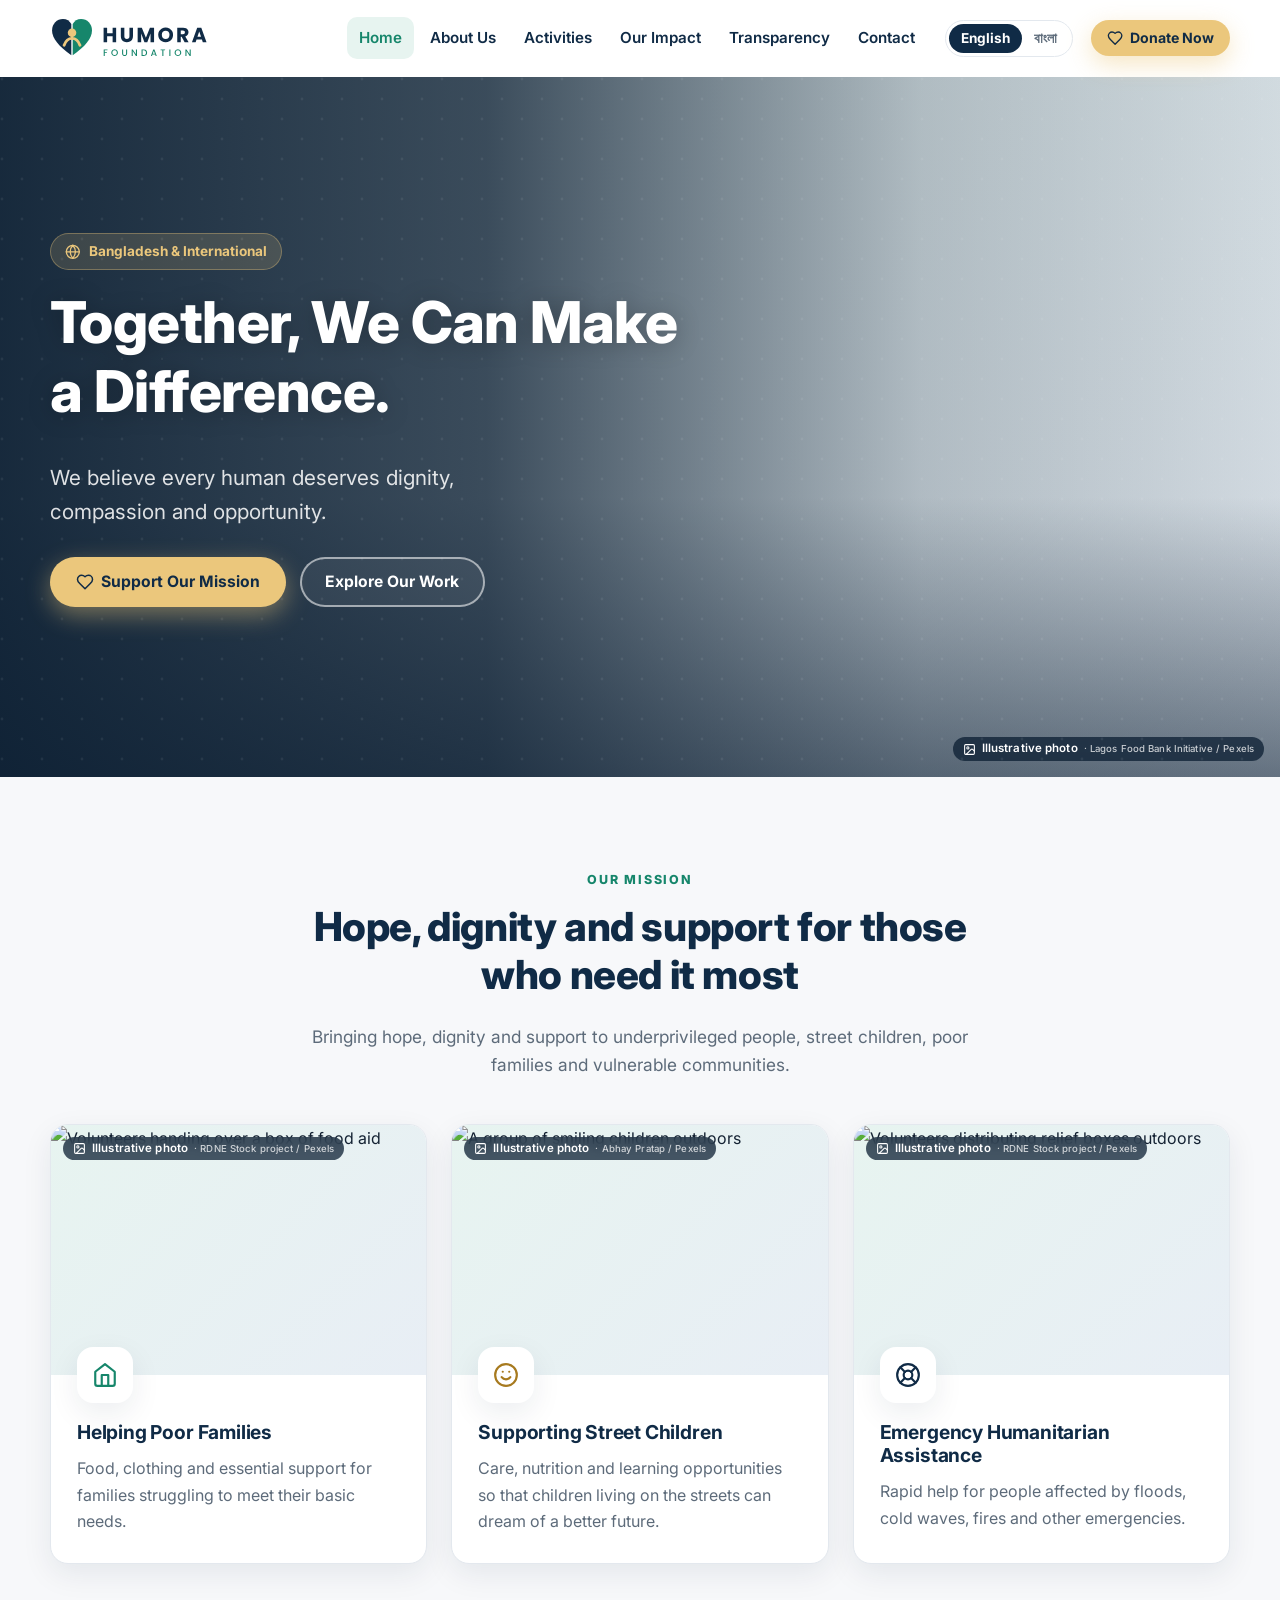
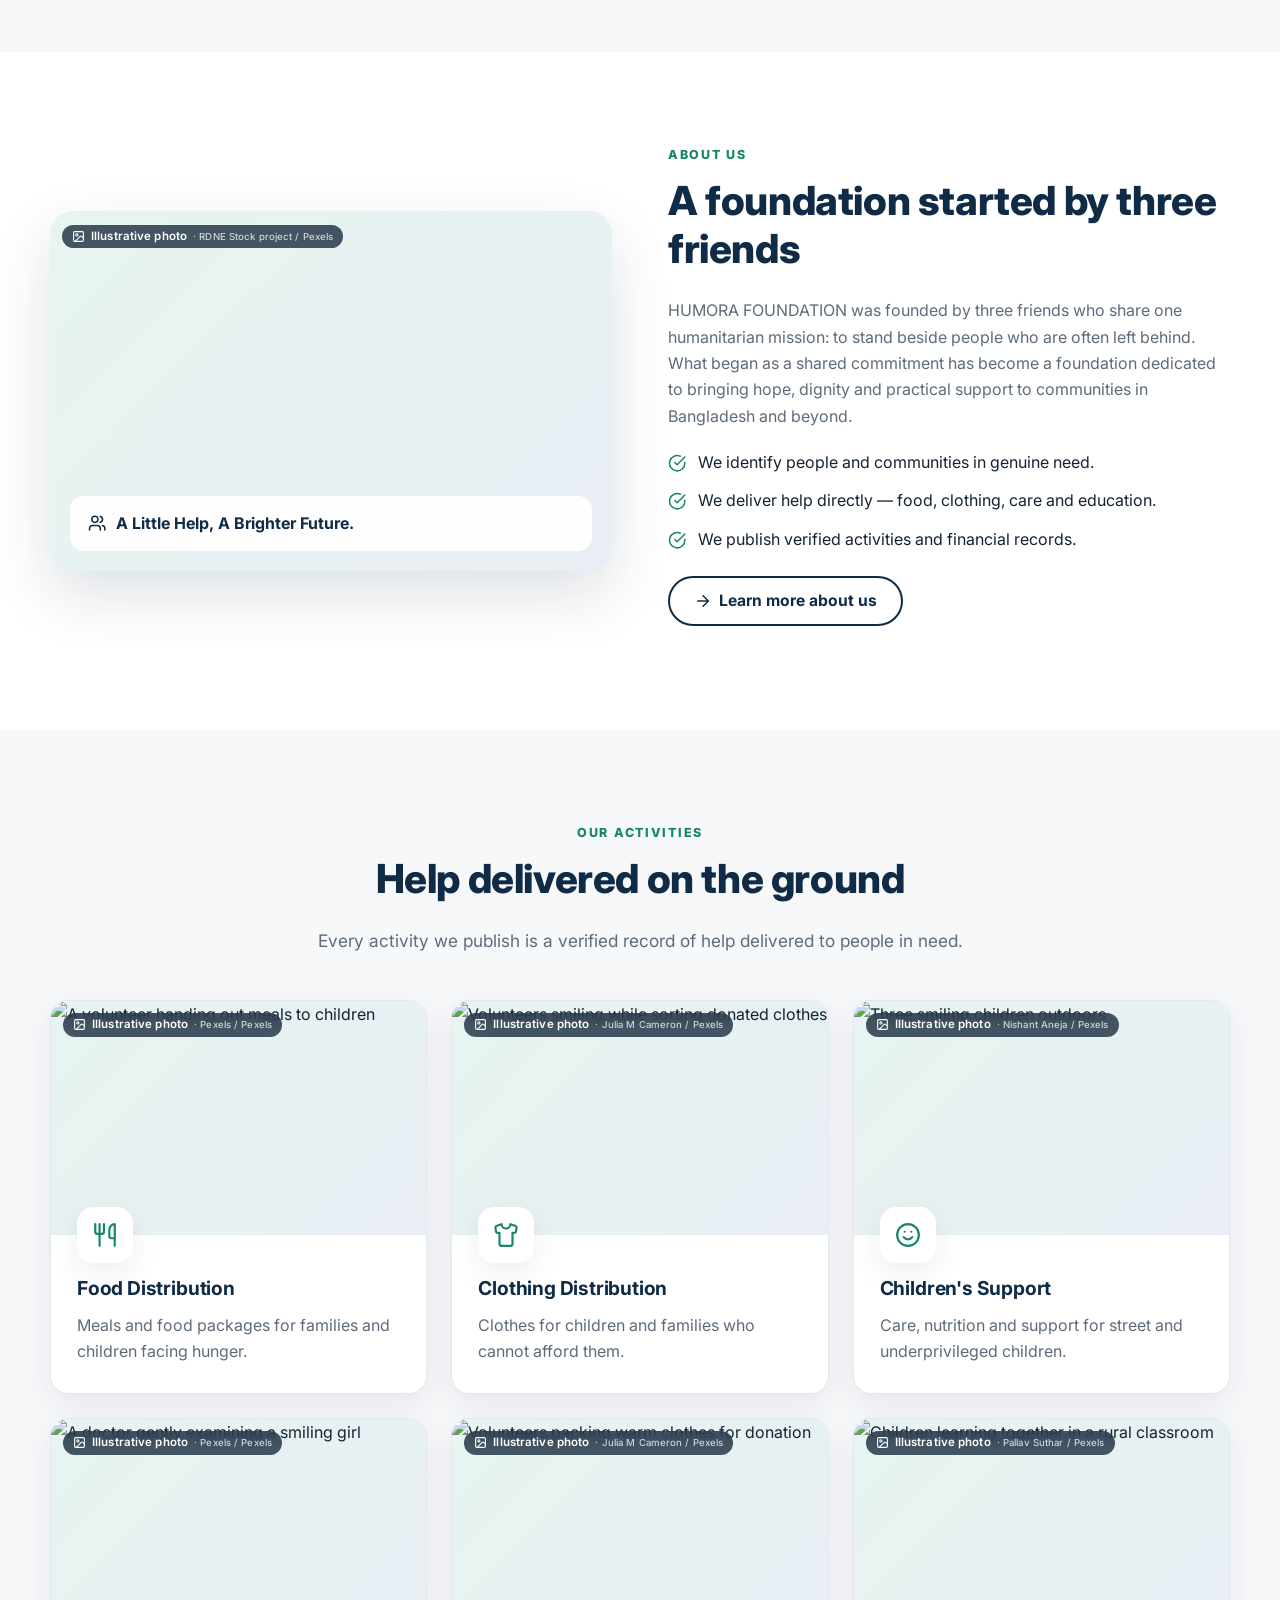
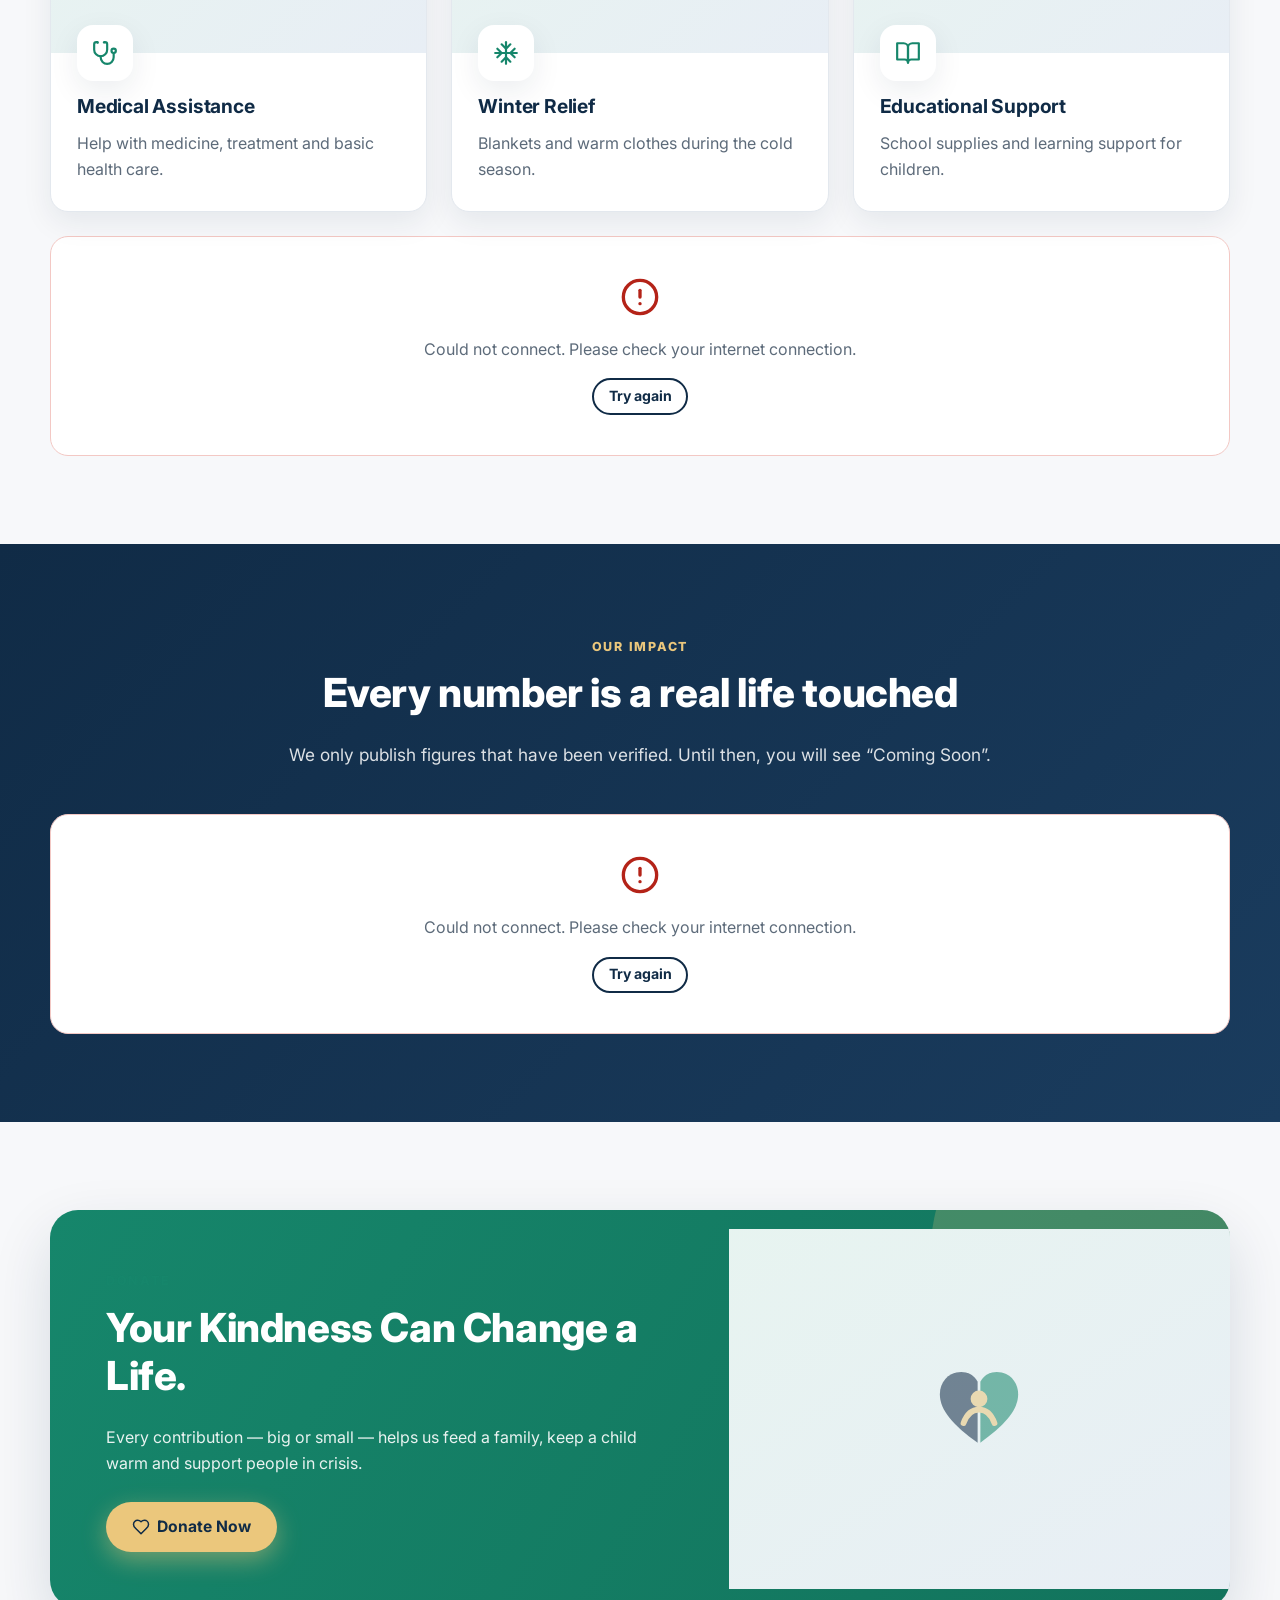
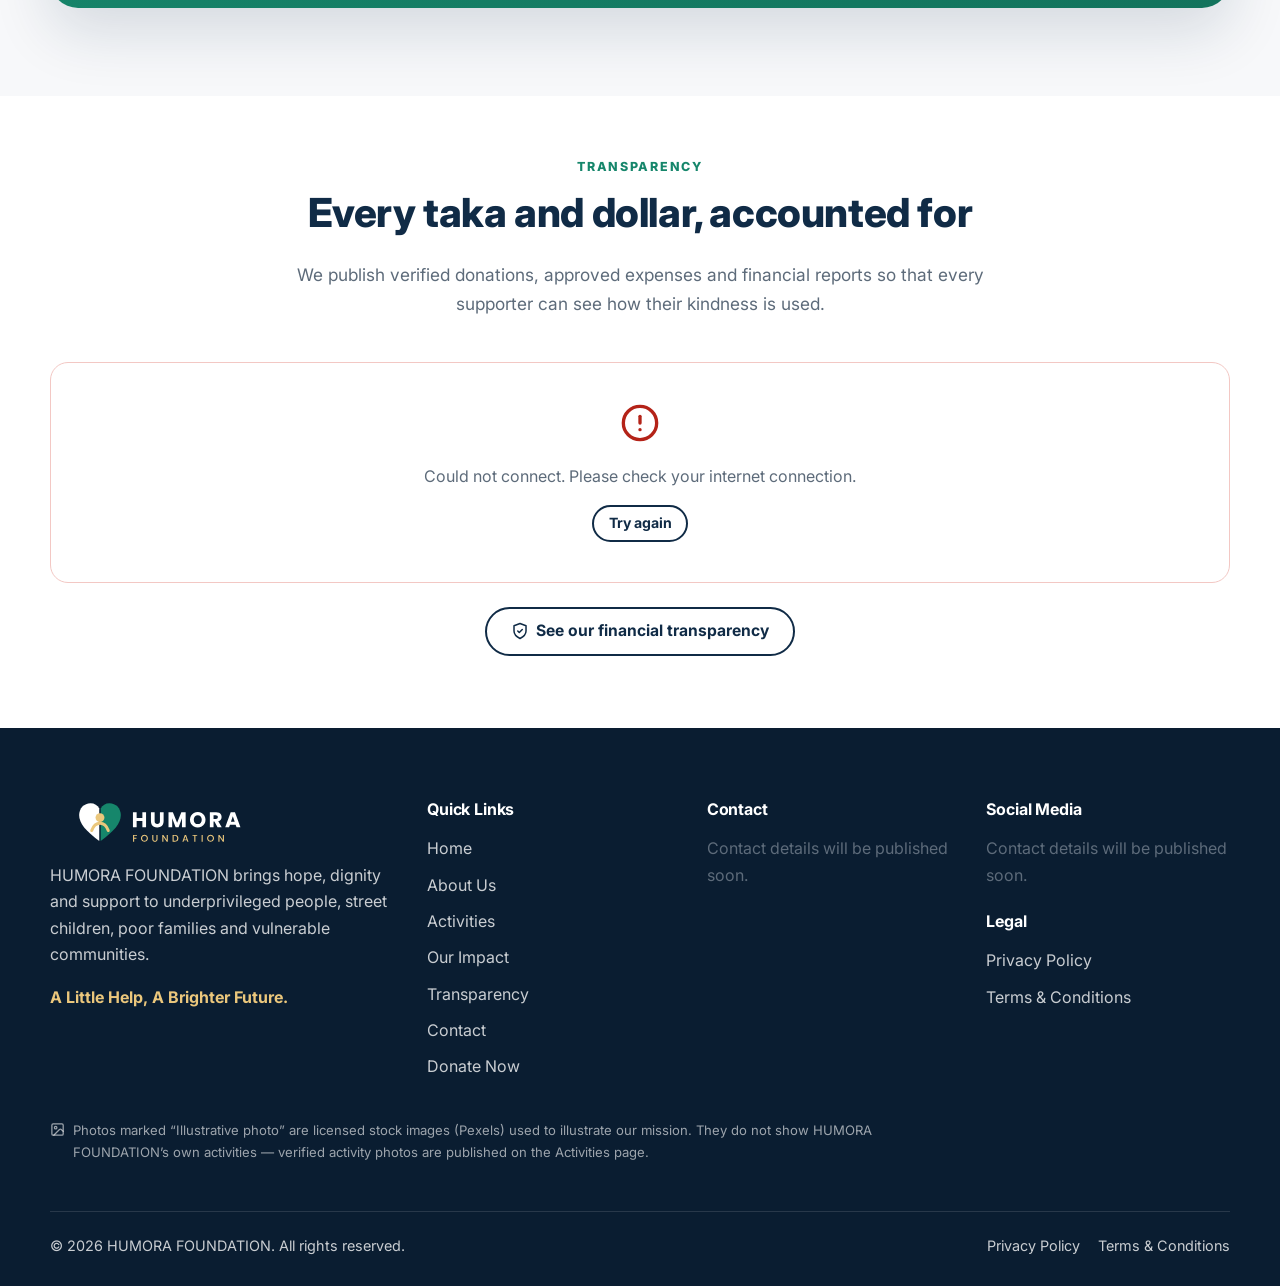
==== commit c6e83eb6: "Fix blank sections, missing hero and endless loading on mobile Root causes: - All content depended o" ====
--- a/index.html
+++ b/index.html
@@ -30,7 +30,7 @@
 <link rel="preconnect" href="https://fonts.googleapis.com">
 <link rel="preconnect" href="https://fonts.gstatic.com" crossorigin>
 <link rel="stylesheet" href="https://fonts.googleapis.com/css2?family=Hind+Siliguri:wght@400;500;600;700&family=Inter:wght@400;500;600;700;800&display=swap">
-<link rel="stylesheet" href="/assets/css/site.css?v=20261115b">
+<link rel="stylesheet" href="/assets/css/site.css?v=20261115c">
 <link rel="preconnect" href="https://images.pexels.com">
 <link rel="preload" as="image" imagesrcset="https://images.pexels.com/photos/9823013/pexels-photo-9823013.jpeg?auto=compress&cs=tinysrgb&fit=crop&w=480&h=300 480w, https://images.pexels.com/photos/9823013/pexels-photo-9823013.jpeg?auto=compress&cs=tinysrgb&fit=crop&w=768&h=480 768w, https://images.pexels.com/photos/9823013/pexels-photo-9823013.jpeg?auto=compress&cs=tinysrgb&fit=crop&w=1080&h=675 1080w, https://images.pexels.com/photos/9823013/pexels-photo-9823013.jpeg?auto=compress&cs=tinysrgb&fit=crop&w=1600&h=1000 1600w, https://images.pexels.com/photos/9823013/pexels-photo-9823013.jpeg?auto=compress&cs=tinysrgb&fit=crop&w=2000&h=1250 2000w" imagesizes="100vw" fetchpriority="high">
 <script type="application/ld+json">{"@context": "https://schema.org", "@type": "NGO", "name": "HUMORA FOUNDATION", "alternateName": "হিউমোরা ফাউন্ডেশন", "url": "https://humora-foundation.vercel.app/", "logo": "https://humora-foundation.vercel.app/assets/img/icon-512.png", "slogan": "A Little Help, A Brighter Future.", "description": "Bringing hope, dignity and support to underprivileged people, street children, poor families and vulnerable communities.", "areaServed": ["Bangladesh", "International"]}</script>
@@ -40,9 +40,9 @@
 <header id="site-header" class="site-header"><div class="container nav"><a class="brand" href="/"><img src="/assets/img/logo.svg" alt="HUMORA FOUNDATION" width="210" height="44"></a></div></header>
 <main id="main">
 
-<section class="hero" id="hero"><div class="hero-photo hidden" id="heroPhoto"></div>
+<section class="hero has-photo" id="hero"><div class="hero-photo" id="heroPhoto"><figure class="photo "><img src="https://images.pexels.com/photos/9823013/pexels-photo-9823013.jpeg?auto=compress&amp;cs=tinysrgb&amp;fit=crop&amp;w=1080&amp;h=675" srcset="https://images.pexels.com/photos/9823013/pexels-photo-9823013.jpeg?auto=compress&amp;cs=tinysrgb&amp;fit=crop&amp;w=480&amp;h=300 480w, https://images.pexels.com/photos/9823013/pexels-photo-9823013.jpeg?auto=compress&amp;cs=tinysrgb&amp;fit=crop&amp;w=768&amp;h=480 768w, https://images.pexels.com/photos/9823013/pexels-photo-9823013.jpeg?auto=compress&amp;cs=tinysrgb&amp;fit=crop&amp;w=1080&amp;h=675 1080w, https://images.pexels.com/photos/9823013/pexels-photo-9823013.jpeg?auto=compress&amp;cs=tinysrgb&amp;fit=crop&amp;w=1600&amp;h=1000 1600w, https://images.pexels.com/photos/9823013/pexels-photo-9823013.jpeg?auto=compress&amp;cs=tinysrgb&amp;fit=crop&amp;w=2000&amp;h=1250 2000w" sizes="100vw" alt="Smiling children holding food packages at a community distribution" width="1080" height="675" fetchpriority="high" decoding="async"><figcaption class="photo-badge"><svg class="icon" viewBox="0 0 24 24" aria-hidden="true"><rect x="3" y="3" width="18" height="18" rx="2"/><circle cx="9" cy="9" r="2"/><path d="m21 15-3.09-3.09a2 2 0 0 0-2.82 0L6 21"/></svg><span data-i18n="photo.illustrative">Illustrative photo</span><small>· Lagos Food Bank Initiative / Pexels</small></figcaption></figure></div>
   <div class="container">
-    <div class="reveal">
+    <div class="hero-copy">
       <span class="badge" data-icon="globe"><span data-i18n="hero.badge">Bangladesh &amp; International</span></span>
       <h1 data-i18n="c.hero.title">Together, We Can Make a Difference.</h1>
       <p class="lead" data-i18n="c.hero.text">We believe every human deserves dignity, compassion and opportunity.</p>
@@ -64,14 +64,14 @@
 <section class="block" id="mission"><div class="container">
   <div class="section-head center reveal"><span class="eyebrow" data-i18n="mission.eyebrow">Our Mission</span><h2 data-i18n="mission.heading">Hope, dignity and support for those who need it most</h2><p data-i18n="c.mission.text">Bringing hope, dignity and support to underprivileged people, street children, poor families and vulnerable communities.</p></div>
   <div class="grid g3">
-    <article class="card media-card reveal"><div class="card-media" data-photo="families" data-ratio="1.5" data-sizes="(max-width:640px) 100vw, (max-width:980px) 50vw, 380px"></div><div class="body"><div class="ic" data-icon="home"></div><h3 data-i18n="c.mission.c1.title">Helping Poor Families</h3><p data-i18n="c.mission.c1.text">Food, clothing and essential support for families struggling to meet their basic needs.</p></div></article>
-    <article class="card media-card gold reveal"><div class="card-media" data-photo="street" data-ratio="1.5" data-sizes="(max-width:640px) 100vw, (max-width:980px) 50vw, 380px"></div><div class="body"><div class="ic" data-icon="smile"></div><h3 data-i18n="c.mission.c2.title">Supporting Street Children</h3><p data-i18n="c.mission.c2.text">Care, nutrition and learning opportunities so that children living on the streets can dream of a better future.</p></div></article>
-    <article class="card media-card navy reveal"><div class="card-media" data-photo="emergency" data-ratio="1.5" data-sizes="(max-width:640px) 100vw, (max-width:980px) 50vw, 380px"></div><div class="body"><div class="ic" data-icon="buoy"></div><h3 data-i18n="c.mission.c3.title">Emergency Humanitarian Assistance</h3><p data-i18n="c.mission.c3.text">Rapid help for people affected by floods, cold waves, fires and other emergencies.</p></div></article>
+    <article class="card media-card reveal"><div class="card-media" data-photo="families"><figure class="photo "><img src="https://images.pexels.com/photos/6646882/pexels-photo-6646882.jpeg?auto=compress&amp;cs=tinysrgb&amp;fit=crop&amp;w=1080&amp;h=720" srcset="https://images.pexels.com/photos/6646882/pexels-photo-6646882.jpeg?auto=compress&amp;cs=tinysrgb&amp;fit=crop&amp;w=480&amp;h=320 480w, https://images.pexels.com/photos/6646882/pexels-photo-6646882.jpeg?auto=compress&amp;cs=tinysrgb&amp;fit=crop&amp;w=768&amp;h=512 768w, https://images.pexels.com/photos/6646882/pexels-photo-6646882.jpeg?auto=compress&amp;cs=tinysrgb&amp;fit=crop&amp;w=1080&amp;h=720 1080w, https://images.pexels.com/photos/6646882/pexels-photo-6646882.jpeg?auto=compress&amp;cs=tinysrgb&amp;fit=crop&amp;w=1600&amp;h=1067 1600w, https://images.pexels.com/photos/6646882/pexels-photo-6646882.jpeg?auto=compress&amp;cs=tinysrgb&amp;fit=crop&amp;w=2000&amp;h=1333 2000w" sizes="(max-width:640px) 100vw, (max-width:980px) 50vw, 380px" alt="Volunteers handing over a box of food aid" width="1080" height="720" loading="lazy" decoding="async"><figcaption class="photo-badge"><svg class="icon" viewBox="0 0 24 24" aria-hidden="true"><rect x="3" y="3" width="18" height="18" rx="2"/><circle cx="9" cy="9" r="2"/><path d="m21 15-3.09-3.09a2 2 0 0 0-2.82 0L6 21"/></svg><span data-i18n="photo.illustrative">Illustrative photo</span><small>· RDNE Stock project / Pexels</small></figcaption></figure></div><div class="body"><div class="ic" data-icon="home"></div><h3 data-i18n="c.mission.c1.title">Helping Poor Families</h3><p data-i18n="c.mission.c1.text">Food, clothing and essential support for families struggling to meet their basic needs.</p></div></article>
+    <article class="card media-card gold reveal"><div class="card-media" data-photo="street"><figure class="photo "><img src="https://images.pexels.com/photos/14108494/pexels-photo-14108494.jpeg?auto=compress&amp;cs=tinysrgb&amp;fit=crop&amp;w=1080&amp;h=720" srcset="https://images.pexels.com/photos/14108494/pexels-photo-14108494.jpeg?auto=compress&amp;cs=tinysrgb&amp;fit=crop&amp;w=480&amp;h=320 480w, https://images.pexels.com/photos/14108494/pexels-photo-14108494.jpeg?auto=compress&amp;cs=tinysrgb&amp;fit=crop&amp;w=768&amp;h=512 768w, https://images.pexels.com/photos/14108494/pexels-photo-14108494.jpeg?auto=compress&amp;cs=tinysrgb&amp;fit=crop&amp;w=1080&amp;h=720 1080w, https://images.pexels.com/photos/14108494/pexels-photo-14108494.jpeg?auto=compress&amp;cs=tinysrgb&amp;fit=crop&amp;w=1600&amp;h=1067 1600w, https://images.pexels.com/photos/14108494/pexels-photo-14108494.jpeg?auto=compress&amp;cs=tinysrgb&amp;fit=crop&amp;w=2000&amp;h=1333 2000w" sizes="(max-width:640px) 100vw, (max-width:980px) 50vw, 380px" alt="A group of smiling children outdoors" width="1080" height="720" loading="lazy" decoding="async"><figcaption class="photo-badge"><svg class="icon" viewBox="0 0 24 24" aria-hidden="true"><rect x="3" y="3" width="18" height="18" rx="2"/><circle cx="9" cy="9" r="2"/><path d="m21 15-3.09-3.09a2 2 0 0 0-2.82 0L6 21"/></svg><span data-i18n="photo.illustrative">Illustrative photo</span><small>· Abhay Pratap / Pexels</small></figcaption></figure></div><div class="body"><div class="ic" data-icon="smile"></div><h3 data-i18n="c.mission.c2.title">Supporting Street Children</h3><p data-i18n="c.mission.c2.text">Care, nutrition and learning opportunities so that children living on the streets can dream of a better future.</p></div></article>
+    <article class="card media-card navy reveal"><div class="card-media" data-photo="emergency"><figure class="photo "><img src="https://images.pexels.com/photos/6647178/pexels-photo-6647178.jpeg?auto=compress&amp;cs=tinysrgb&amp;fit=crop&amp;w=1080&amp;h=720" srcset="https://images.pexels.com/photos/6647178/pexels-photo-6647178.jpeg?auto=compress&amp;cs=tinysrgb&amp;fit=crop&amp;w=480&amp;h=320 480w, https://images.pexels.com/photos/6647178/pexels-photo-6647178.jpeg?auto=compress&amp;cs=tinysrgb&amp;fit=crop&amp;w=768&amp;h=512 768w, https://images.pexels.com/photos/6647178/pexels-photo-6647178.jpeg?auto=compress&amp;cs=tinysrgb&amp;fit=crop&amp;w=1080&amp;h=720 1080w, https://images.pexels.com/photos/6647178/pexels-photo-6647178.jpeg?auto=compress&amp;cs=tinysrgb&amp;fit=crop&amp;w=1600&amp;h=1067 1600w, https://images.pexels.com/photos/6647178/pexels-photo-6647178.jpeg?auto=compress&amp;cs=tinysrgb&amp;fit=crop&amp;w=2000&amp;h=1333 2000w" sizes="(max-width:640px) 100vw, (max-width:980px) 50vw, 380px" alt="Volunteers distributing relief boxes outdoors" width="1080" height="720" loading="lazy" decoding="async"><figcaption class="photo-badge"><svg class="icon" viewBox="0 0 24 24" aria-hidden="true"><rect x="3" y="3" width="18" height="18" rx="2"/><circle cx="9" cy="9" r="2"/><path d="m21 15-3.09-3.09a2 2 0 0 0-2.82 0L6 21"/></svg><span data-i18n="photo.illustrative">Illustrative photo</span><small>· RDNE Stock project / Pexels</small></figcaption></figure></div><div class="body"><div class="ic" data-icon="buoy"></div><h3 data-i18n="c.mission.c3.title">Emergency Humanitarian Assistance</h3><p data-i18n="c.mission.c3.text">Rapid help for people affected by floods, cold waves, fires and other emergencies.</p></div></article>
   </div>
 </div></section>
 
 <section class="block alt" id="about"><div class="container split">
-  <div class="visual reveal" id="aboutVisual"><div class="trio"><span data-icon="heart"></span><span data-icon="users"></span><span data-icon="sparkles"></span></div>
+  <div class="visual has-photo reveal" id="aboutVisual"><figure class="photo fill"><img src="https://images.pexels.com/photos/6646900/pexels-photo-6646900.jpeg?auto=compress&amp;cs=tinysrgb&amp;fit=crop&amp;w=1080&amp;h=864" srcset="https://images.pexels.com/photos/6646900/pexels-photo-6646900.jpeg?auto=compress&amp;cs=tinysrgb&amp;fit=crop&amp;w=480&amp;h=384 480w, https://images.pexels.com/photos/6646900/pexels-photo-6646900.jpeg?auto=compress&amp;cs=tinysrgb&amp;fit=crop&amp;w=768&amp;h=614 768w, https://images.pexels.com/photos/6646900/pexels-photo-6646900.jpeg?auto=compress&amp;cs=tinysrgb&amp;fit=crop&amp;w=1080&amp;h=864 1080w, https://images.pexels.com/photos/6646900/pexels-photo-6646900.jpeg?auto=compress&amp;cs=tinysrgb&amp;fit=crop&amp;w=1600&amp;h=1280 1600w, https://images.pexels.com/photos/6646900/pexels-photo-6646900.jpeg?auto=compress&amp;cs=tinysrgb&amp;fit=crop&amp;w=2000&amp;h=1600 2000w" sizes="(max-width:860px) 100vw, 560px" alt="Two smiling volunteers carrying boxes of food and medicine" width="1080" height="864" loading="lazy" decoding="async"><figcaption class="photo-badge"><svg class="icon" viewBox="0 0 24 24" aria-hidden="true"><rect x="3" y="3" width="18" height="18" rx="2"/><circle cx="9" cy="9" r="2"/><path d="m21 15-3.09-3.09a2 2 0 0 0-2.82 0L6 21"/></svg><span data-i18n="photo.illustrative">Illustrative photo</span><small>· RDNE Stock project / Pexels</small></figcaption></figure><div class="trio"><span data-icon="heart"></span><span data-icon="users"></span><span data-icon="sparkles"></span></div>
     <div class="caption" data-icon="users"><span data-i18n="meta.tagline">A Little Help, A Brighter Future.</span></div></div>
   <div class="reveal"><span class="eyebrow" data-i18n="about.eyebrow">About Us</span><h2 data-i18n="c.about.title">A foundation started by three friends</h2><p class="muted" data-i18n="c.about.text">HUMORA FOUNDATION was founded by three friends who share one humanitarian mission: to stand beside people who are often left behind. What began as a shared commitment has become a foundation dedicated to bringing hope, dignity and practical support to communities in Bangladesh and beyond.</p>
     <ul class="checklist"><li data-icon="check"><span data-i18n="about.how.1">We identify people and communities in genuine need.</span></li><li data-icon="check"><span data-i18n="about.how.2">We deliver help directly — food, clothing, care and education.</span></li><li data-icon="check"><span data-i18n="about.how.3">We publish verified activities and financial records.</span></li></ul>
@@ -80,24 +80,30 @@
 
 <section class="block" id="activities"><div class="container">
   <div class="section-head center reveal"><span class="eyebrow" data-i18n="act.eyebrow">Our Activities</span><h2 data-i18n="act.heading">Help delivered on the ground</h2><p data-i18n="c.activities.intro">Every activity we publish is a verified record of help delivered to people in need.</p></div>
-  <div class="grid g3" id="catGrid"></div>
-  <div id="latest" class="mt"></div>
+  <div class="grid g3" id="catGrid"><article class="card media-card cat-card reveal"><div class="card-media"><figure class="photo "><img src="https://images.pexels.com/photos/6895226/pexels-photo-6895226.jpeg?auto=compress&amp;cs=tinysrgb&amp;fit=crop&amp;w=1080&amp;h=675" srcset="https://images.pexels.com/photos/6895226/pexels-photo-6895226.jpeg?auto=compress&amp;cs=tinysrgb&amp;fit=crop&amp;w=480&amp;h=300 480w, https://images.pexels.com/photos/6895226/pexels-photo-6895226.jpeg?auto=compress&amp;cs=tinysrgb&amp;fit=crop&amp;w=768&amp;h=480 768w, https://images.pexels.com/photos/6895226/pexels-photo-6895226.jpeg?auto=compress&amp;cs=tinysrgb&amp;fit=crop&amp;w=1080&amp;h=675 1080w, https://images.pexels.com/photos/6895226/pexels-photo-6895226.jpeg?auto=compress&amp;cs=tinysrgb&amp;fit=crop&amp;w=1600&amp;h=1000 1600w, https://images.pexels.com/photos/6895226/pexels-photo-6895226.jpeg?auto=compress&amp;cs=tinysrgb&amp;fit=crop&amp;w=2000&amp;h=1250 2000w" sizes="(max-width:640px) 100vw, (max-width:980px) 50vw, 380px" alt="A volunteer handing out meals to children" width="1080" height="675" loading="lazy" decoding="async"><figcaption class="photo-badge"><svg class="icon" viewBox="0 0 24 24" aria-hidden="true"><rect x="3" y="3" width="18" height="18" rx="2"/><circle cx="9" cy="9" r="2"/><path d="m21 15-3.09-3.09a2 2 0 0 0-2.82 0L6 21"/></svg><span data-i18n="photo.illustrative">Illustrative photo</span><small>· Pexels / Pexels</small></figcaption></figure></div>
+      <div class="body"><div class="ic" data-icon="utensils"></div><h3 data-i18n="cat.food">Food Distribution</h3><p data-i18n="cat.food.text">Meals and food packages for families and children facing hunger.</p></div></article><article class="card media-card cat-card reveal"><div class="card-media"><figure class="photo "><img src="https://images.pexels.com/photos/6994831/pexels-photo-6994831.jpeg?auto=compress&amp;cs=tinysrgb&amp;fit=crop&amp;w=1080&amp;h=675" srcset="https://images.pexels.com/photos/6994831/pexels-photo-6994831.jpeg?auto=compress&amp;cs=tinysrgb&amp;fit=crop&amp;w=480&amp;h=300 480w, https://images.pexels.com/photos/6994831/pexels-photo-6994831.jpeg?auto=compress&amp;cs=tinysrgb&amp;fit=crop&amp;w=768&amp;h=480 768w, https://images.pexels.com/photos/6994831/pexels-photo-6994831.jpeg?auto=compress&amp;cs=tinysrgb&amp;fit=crop&amp;w=1080&amp;h=675 1080w, https://images.pexels.com/photos/6994831/pexels-photo-6994831.jpeg?auto=compress&amp;cs=tinysrgb&amp;fit=crop&amp;w=1600&amp;h=1000 1600w, https://images.pexels.com/photos/6994831/pexels-photo-6994831.jpeg?auto=compress&amp;cs=tinysrgb&amp;fit=crop&amp;w=2000&amp;h=1250 2000w" sizes="(max-width:640px) 100vw, (max-width:980px) 50vw, 380px" alt="Volunteers smiling while sorting donated clothes" width="1080" height="675" loading="lazy" decoding="async"><figcaption class="photo-badge"><svg class="icon" viewBox="0 0 24 24" aria-hidden="true"><rect x="3" y="3" width="18" height="18" rx="2"/><circle cx="9" cy="9" r="2"/><path d="m21 15-3.09-3.09a2 2 0 0 0-2.82 0L6 21"/></svg><span data-i18n="photo.illustrative">Illustrative photo</span><small>· Julia M Cameron / Pexels</small></figcaption></figure></div>
+      <div class="body"><div class="ic" data-icon="shirt"></div><h3 data-i18n="cat.clothing">Clothing Distribution</h3><p data-i18n="cat.clothing.text">Clothes for children and families who cannot afford them.</p></div></article><article class="card media-card cat-card reveal"><div class="card-media"><figure class="photo "><img src="https://images.pexels.com/photos/2385657/pexels-photo-2385657.jpeg?auto=compress&amp;cs=tinysrgb&amp;fit=crop&amp;w=1080&amp;h=675" srcset="https://images.pexels.com/photos/2385657/pexels-photo-2385657.jpeg?auto=compress&amp;cs=tinysrgb&amp;fit=crop&amp;w=480&amp;h=300 480w, https://images.pexels.com/photos/2385657/pexels-photo-2385657.jpeg?auto=compress&amp;cs=tinysrgb&amp;fit=crop&amp;w=768&amp;h=480 768w, https://images.pexels.com/photos/2385657/pexels-photo-2385657.jpeg?auto=compress&amp;cs=tinysrgb&amp;fit=crop&amp;w=1080&amp;h=675 1080w, https://images.pexels.com/photos/2385657/pexels-photo-2385657.jpeg?auto=compress&amp;cs=tinysrgb&amp;fit=crop&amp;w=1600&amp;h=1000 1600w, https://images.pexels.com/photos/2385657/pexels-photo-2385657.jpeg?auto=compress&amp;cs=tinysrgb&amp;fit=crop&amp;w=2000&amp;h=1250 2000w" sizes="(max-width:640px) 100vw, (max-width:980px) 50vw, 380px" alt="Three smiling children outdoors" width="1080" height="675" loading="lazy" decoding="async"><figcaption class="photo-badge"><svg class="icon" viewBox="0 0 24 24" aria-hidden="true"><rect x="3" y="3" width="18" height="18" rx="2"/><circle cx="9" cy="9" r="2"/><path d="m21 15-3.09-3.09a2 2 0 0 0-2.82 0L6 21"/></svg><span data-i18n="photo.illustrative">Illustrative photo</span><small>· Nishant Aneja / Pexels</small></figcaption></figure></div>
+      <div class="body"><div class="ic" data-icon="smile"></div><h3 data-i18n="cat.children">Children&#x27;s Support</h3><p data-i18n="cat.children.text">Care, nutrition and support for street and underprivileged children.</p></div></article><article class="card media-card cat-card reveal"><div class="card-media"><figure class="photo "><img src="https://images.pexels.com/photos/7653108/pexels-photo-7653108.jpeg?auto=compress&amp;cs=tinysrgb&amp;fit=crop&amp;w=1080&amp;h=675" srcset="https://images.pexels.com/photos/7653108/pexels-photo-7653108.jpeg?auto=compress&amp;cs=tinysrgb&amp;fit=crop&amp;w=480&amp;h=300 480w, https://images.pexels.com/photos/7653108/pexels-photo-7653108.jpeg?auto=compress&amp;cs=tinysrgb&amp;fit=crop&amp;w=768&amp;h=480 768w, https://images.pexels.com/photos/7653108/pexels-photo-7653108.jpeg?auto=compress&amp;cs=tinysrgb&amp;fit=crop&amp;w=1080&amp;h=675 1080w, https://images.pexels.com/photos/7653108/pexels-photo-7653108.jpeg?auto=compress&amp;cs=tinysrgb&amp;fit=crop&amp;w=1600&amp;h=1000 1600w, https://images.pexels.com/photos/7653108/pexels-photo-7653108.jpeg?auto=compress&amp;cs=tinysrgb&amp;fit=crop&amp;w=2000&amp;h=1250 2000w" sizes="(max-width:640px) 100vw, (max-width:980px) 50vw, 380px" alt="A doctor gently examining a smiling girl" width="1080" height="675" loading="lazy" decoding="async"><figcaption class="photo-badge"><svg class="icon" viewBox="0 0 24 24" aria-hidden="true"><rect x="3" y="3" width="18" height="18" rx="2"/><circle cx="9" cy="9" r="2"/><path d="m21 15-3.09-3.09a2 2 0 0 0-2.82 0L6 21"/></svg><span data-i18n="photo.illustrative">Illustrative photo</span><small>· Pexels / Pexels</small></figcaption></figure></div>
+      <div class="body"><div class="ic" data-icon="medical"></div><h3 data-i18n="cat.medical">Medical Assistance</h3><p data-i18n="cat.medical.text">Help with medicine, treatment and basic health care.</p></div></article><article class="card media-card cat-card reveal"><div class="card-media"><figure class="photo "><img src="https://images.pexels.com/photos/6995047/pexels-photo-6995047.jpeg?auto=compress&amp;cs=tinysrgb&amp;fit=crop&amp;w=1080&amp;h=675" srcset="https://images.pexels.com/photos/6995047/pexels-photo-6995047.jpeg?auto=compress&amp;cs=tinysrgb&amp;fit=crop&amp;w=480&amp;h=300 480w, https://images.pexels.com/photos/6995047/pexels-photo-6995047.jpeg?auto=compress&amp;cs=tinysrgb&amp;fit=crop&amp;w=768&amp;h=480 768w, https://images.pexels.com/photos/6995047/pexels-photo-6995047.jpeg?auto=compress&amp;cs=tinysrgb&amp;fit=crop&amp;w=1080&amp;h=675 1080w, https://images.pexels.com/photos/6995047/pexels-photo-6995047.jpeg?auto=compress&amp;cs=tinysrgb&amp;fit=crop&amp;w=1600&amp;h=1000 1600w, https://images.pexels.com/photos/6995047/pexels-photo-6995047.jpeg?auto=compress&amp;cs=tinysrgb&amp;fit=crop&amp;w=2000&amp;h=1250 2000w" sizes="(max-width:640px) 100vw, (max-width:980px) 50vw, 380px" alt="Volunteers packing warm clothes for donation" width="1080" height="675" loading="lazy" decoding="async"><figcaption class="photo-badge"><svg class="icon" viewBox="0 0 24 24" aria-hidden="true"><rect x="3" y="3" width="18" height="18" rx="2"/><circle cx="9" cy="9" r="2"/><path d="m21 15-3.09-3.09a2 2 0 0 0-2.82 0L6 21"/></svg><span data-i18n="photo.illustrative">Illustrative photo</span><small>· Julia M Cameron / Pexels</small></figcaption></figure></div>
+      <div class="body"><div class="ic" data-icon="snow"></div><h3 data-i18n="cat.winter">Winter Relief</h3><p data-i18n="cat.winter.text">Blankets and warm clothes during the cold season.</p></div></article><article class="card media-card cat-card reveal"><div class="card-media"><figure class="photo "><img src="https://images.pexels.com/photos/15119089/pexels-photo-15119089.jpeg?auto=compress&amp;cs=tinysrgb&amp;fit=crop&amp;w=1080&amp;h=675" srcset="https://images.pexels.com/photos/15119089/pexels-photo-15119089.jpeg?auto=compress&amp;cs=tinysrgb&amp;fit=crop&amp;w=480&amp;h=300 480w, https://images.pexels.com/photos/15119089/pexels-photo-15119089.jpeg?auto=compress&amp;cs=tinysrgb&amp;fit=crop&amp;w=768&amp;h=480 768w, https://images.pexels.com/photos/15119089/pexels-photo-15119089.jpeg?auto=compress&amp;cs=tinysrgb&amp;fit=crop&amp;w=1080&amp;h=675 1080w, https://images.pexels.com/photos/15119089/pexels-photo-15119089.jpeg?auto=compress&amp;cs=tinysrgb&amp;fit=crop&amp;w=1600&amp;h=1000 1600w, https://images.pexels.com/photos/15119089/pexels-photo-15119089.jpeg?auto=compress&amp;cs=tinysrgb&amp;fit=crop&amp;w=2000&amp;h=1250 2000w" sizes="(max-width:640px) 100vw, (max-width:980px) 50vw, 380px" alt="Children learning together in a rural classroom" width="1080" height="675" loading="lazy" decoding="async"><figcaption class="photo-badge"><svg class="icon" viewBox="0 0 24 24" aria-hidden="true"><rect x="3" y="3" width="18" height="18" rx="2"/><circle cx="9" cy="9" r="2"/><path d="m21 15-3.09-3.09a2 2 0 0 0-2.82 0L6 21"/></svg><span data-i18n="photo.illustrative">Illustrative photo</span><small>· Pallav Suthar / Pexels</small></figcaption></figure></div>
+      <div class="body"><div class="ic" data-icon="book"></div><h3 data-i18n="cat.education">Educational Support</h3><p data-i18n="cat.education.text">School supplies and learning support for children.</p></div></article></div>
+  <div id="latest" class="mt" aria-busy="true"><div class="grid g3"><div class="card skeleton-card " aria-hidden="true"><div class="sk sk-media"></div><div class="sk sk-line w60"></div><div class="sk sk-line"></div><div class="sk sk-line w80"></div></div><div class="card skeleton-card " aria-hidden="true"><div class="sk sk-media"></div><div class="sk sk-line w60"></div><div class="sk sk-line"></div><div class="sk sk-line w80"></div></div><div class="card skeleton-card " aria-hidden="true"><div class="sk sk-media"></div><div class="sk sk-line w60"></div><div class="sk sk-line"></div><div class="sk sk-line w80"></div></div></div></div>
 </div></section>
 
 <section class="block impact-band" id="impact"><div class="container">
   <div class="section-head center reveal"><span class="eyebrow" data-i18n="impact.eyebrow">Our Impact</span><h2 data-i18n="impact.heading">Every number is a real life touched</h2><p data-i18n="c.impact.intro">We only publish figures that have been verified. Until then, you will see “Coming Soon”.</p></div>
-  <div class="grid g4" id="impactGrid"><div class="spinner"></div></div>
+  <div class="grid g4" id="impactGrid" aria-busy="true"><div class="card stat skeleton-card" aria-hidden="true"><div class="sk sk-circle"></div><div class="sk sk-line w40 c"></div><div class="sk sk-line w60 c"></div></div><div class="card stat skeleton-card" aria-hidden="true"><div class="sk sk-circle"></div><div class="sk sk-line w40 c"></div><div class="sk sk-line w60 c"></div></div><div class="card stat skeleton-card" aria-hidden="true"><div class="sk sk-circle"></div><div class="sk sk-line w40 c"></div><div class="sk sk-line w60 c"></div></div><div class="card stat skeleton-card" aria-hidden="true"><div class="sk sk-circle"></div><div class="sk sk-line w40 c"></div><div class="sk sk-line w60 c"></div></div></div>
 </div></section>
 
 <section class="block" id="donate"><div class="container">
   <div class="donate-band with-photo reveal"><div class="donate-copy"><span class="eyebrow" data-i18n="donate.eyebrow">Donate</span><h2 data-i18n="c.donate.headline">Your Kindness Can Change a Life.</h2><p data-i18n="c.donate.text">Every contribution — big or small — helps us feed a family, keep a child warm and support people in crisis.</p>
     <a class="btn btn-gold" data-href="/donate/" href="/donate/" data-icon="heart"><span data-i18n="donate.cta">Donate Now</span></a></div>
-    <div class="donate-photo" data-photo="donate" data-ratio="1.25" data-sizes="(max-width:760px) 100vw, 480px"></div></div>
+    <div class="donate-photo" data-photo="donate"><figure class="photo "><img src="https://images.pexels.com/photos/9090750/pexels-photo-9090750.jpeg?auto=compress&amp;cs=tinysrgb&amp;fit=crop&amp;w=1080&amp;h=864" srcset="https://images.pexels.com/photos/9090750/pexels-photo-9090750.jpeg?auto=compress&amp;cs=tinysrgb&amp;fit=crop&amp;w=480&amp;h=384 480w, https://images.pexels.com/photos/9090750/pexels-photo-9090750.jpeg?auto=compress&amp;cs=tinysrgb&amp;fit=crop&amp;w=768&amp;h=614 768w, https://images.pexels.com/photos/9090750/pexels-photo-9090750.jpeg?auto=compress&amp;cs=tinysrgb&amp;fit=crop&amp;w=1080&amp;h=864 1080w, https://images.pexels.com/photos/9090750/pexels-photo-9090750.jpeg?auto=compress&amp;cs=tinysrgb&amp;fit=crop&amp;w=1600&amp;h=1280 1600w, https://images.pexels.com/photos/9090750/pexels-photo-9090750.jpeg?auto=compress&amp;cs=tinysrgb&amp;fit=crop&amp;w=2000&amp;h=1600 2000w" sizes="(max-width:760px) 100vw, 480px" alt="A joyful child receiving food supplies from a volunteer" width="1080" height="864" loading="lazy" decoding="async"><figcaption class="photo-badge"><svg class="icon" viewBox="0 0 24 24" aria-hidden="true"><rect x="3" y="3" width="18" height="18" rx="2"/><circle cx="9" cy="9" r="2"/><path d="m21 15-3.09-3.09a2 2 0 0 0-2.82 0L6 21"/></svg><span data-i18n="photo.illustrative">Illustrative photo</span><small>· Lagos Food Bank Initiative / Pexels</small></figcaption></figure></div></div>
 </div></section>
 
 <section class="block alt tight" id="transparency"><div class="container">
   <div class="section-head center reveal"><span class="eyebrow" data-i18n="tr.eyebrow">Transparency</span><h2 data-i18n="tr.heading">Every taka and dollar, accounted for</h2><p data-i18n="c.transparency.intro">We publish verified donations, approved expenses and financial reports so that every supporter can see how their kindness is used.</p></div>
-  <div id="trSummary"></div>
+  <div id="trSummary" aria-busy="true"><div class="grid g3"><div class="card skeleton-card " aria-hidden="true"><div class="sk sk-media"></div><div class="sk sk-line w60"></div><div class="sk sk-line"></div><div class="sk sk-line w80"></div></div><div class="card skeleton-card " aria-hidden="true"><div class="sk sk-media"></div><div class="sk sk-line w60"></div><div class="sk sk-line"></div><div class="sk sk-line w80"></div></div><div class="card skeleton-card " aria-hidden="true"><div class="sk sk-media"></div><div class="sk sk-line w60"></div><div class="sk sk-line"></div><div class="sk sk-line w80"></div></div></div></div>
   <p class="center mt"><a class="btn btn-outline" data-href="/transparency/" href="/transparency/" data-icon="shield"><span data-i18n="tr.teaser">See our financial transparency</span></a></p>
 </div></section>
 
@@ -109,6 +115,6 @@
 </main>
 <footer id="site-footer" class="site-footer"></footer>
 <noscript><p class="container">HUMORA FOUNDATION – A Little Help, A Brighter Future.</p></noscript>
-<script type="module" src="/assets/js/main.js?v=20261115b"></script>
+<script type="module" src="/assets/js/main.js?v=20261115c"></script>
 </body>
 </html>
--- a/assets/css/site.css
+++ b/assets/css/site.css
@@ -315,11 +315,11 @@
 .site-footer .bottom nav { display: flex; gap: 18px; }
 
 /* Reveal animation */
-.reveal { opacity: 0; transform: translateY(24px); transition: opacity .7s ease, transform .7s ease; }
-.reveal.in { opacity: 1; transform: none; }
+.js-ready .reveal { opacity: 0; transform: translateY(24px); transition: opacity .7s ease, transform .7s ease; }
+.js-ready .reveal.in { opacity: 1; transform: none; }
 @media (prefers-reduced-motion: reduce) {
   html { scroll-behavior: auto; }
-  .reveal { opacity: 1; transform: none; transition: none; }
+  .js-ready .reveal { opacity: 1; transform: none; transition: none; }
   .hero-art .ring, .hero-art .chip { animation: none; }
   .btn, .card { transition: none; }
 }
@@ -408,3 +408,20 @@
 @media (prefers-reduced-motion: reduce) { .photo img { transition: none; } .media-card:hover .photo img { transform: none; } }
 .card-media .photo-badge, .mosaic .photo-badge { bottom: auto; top: 12px; }
 .donate-photo .photo-badge { left: auto; right: 12px; }
+
+/* ------------------------------------------------------------ loading skeletons & errors */
+.skeleton-card { pointer-events: none; }
+.skeleton-card:hover { transform: none; box-shadow: var(--shadow); }
+.sk { background: linear-gradient(90deg, #eef2f6 25%, #e2e8ef 37%, #eef2f6 63%); background-size: 400% 100%; animation: shimmer 1.4s ease infinite; border-radius: 8px; }
+.sk-media { aspect-ratio: 16 / 10; margin: -28px -28px 18px; border-radius: 0; }
+.sk-line { height: 12px; margin: 10px 0; }
+.sk-line.w40 { width: 40%; } .sk-line.w60 { width: 60%; } .sk-line.w80 { width: 80%; }
+.sk-line.c { margin-inline: auto; }
+.sk-circle { width: 56px; height: 56px; border-radius: 16px; margin: 0 auto 14px; }
+.impact-band .skeleton-card { background: rgba(255,255,255,.92); }
+@keyframes shimmer { 0% { background-position: 100% 50%; } 100% { background-position: 0 50%; } }
+@media (prefers-reduced-motion: reduce) { .sk { animation: none; } }
+.error-box { border-style: solid; border-color: #f3c8c4; background: #fff; }
+.error-box .icon { color: var(--danger); }
+.impact-band .error-box { grid-column: 1 / -1; }
+.hero-copy { position: relative; }
